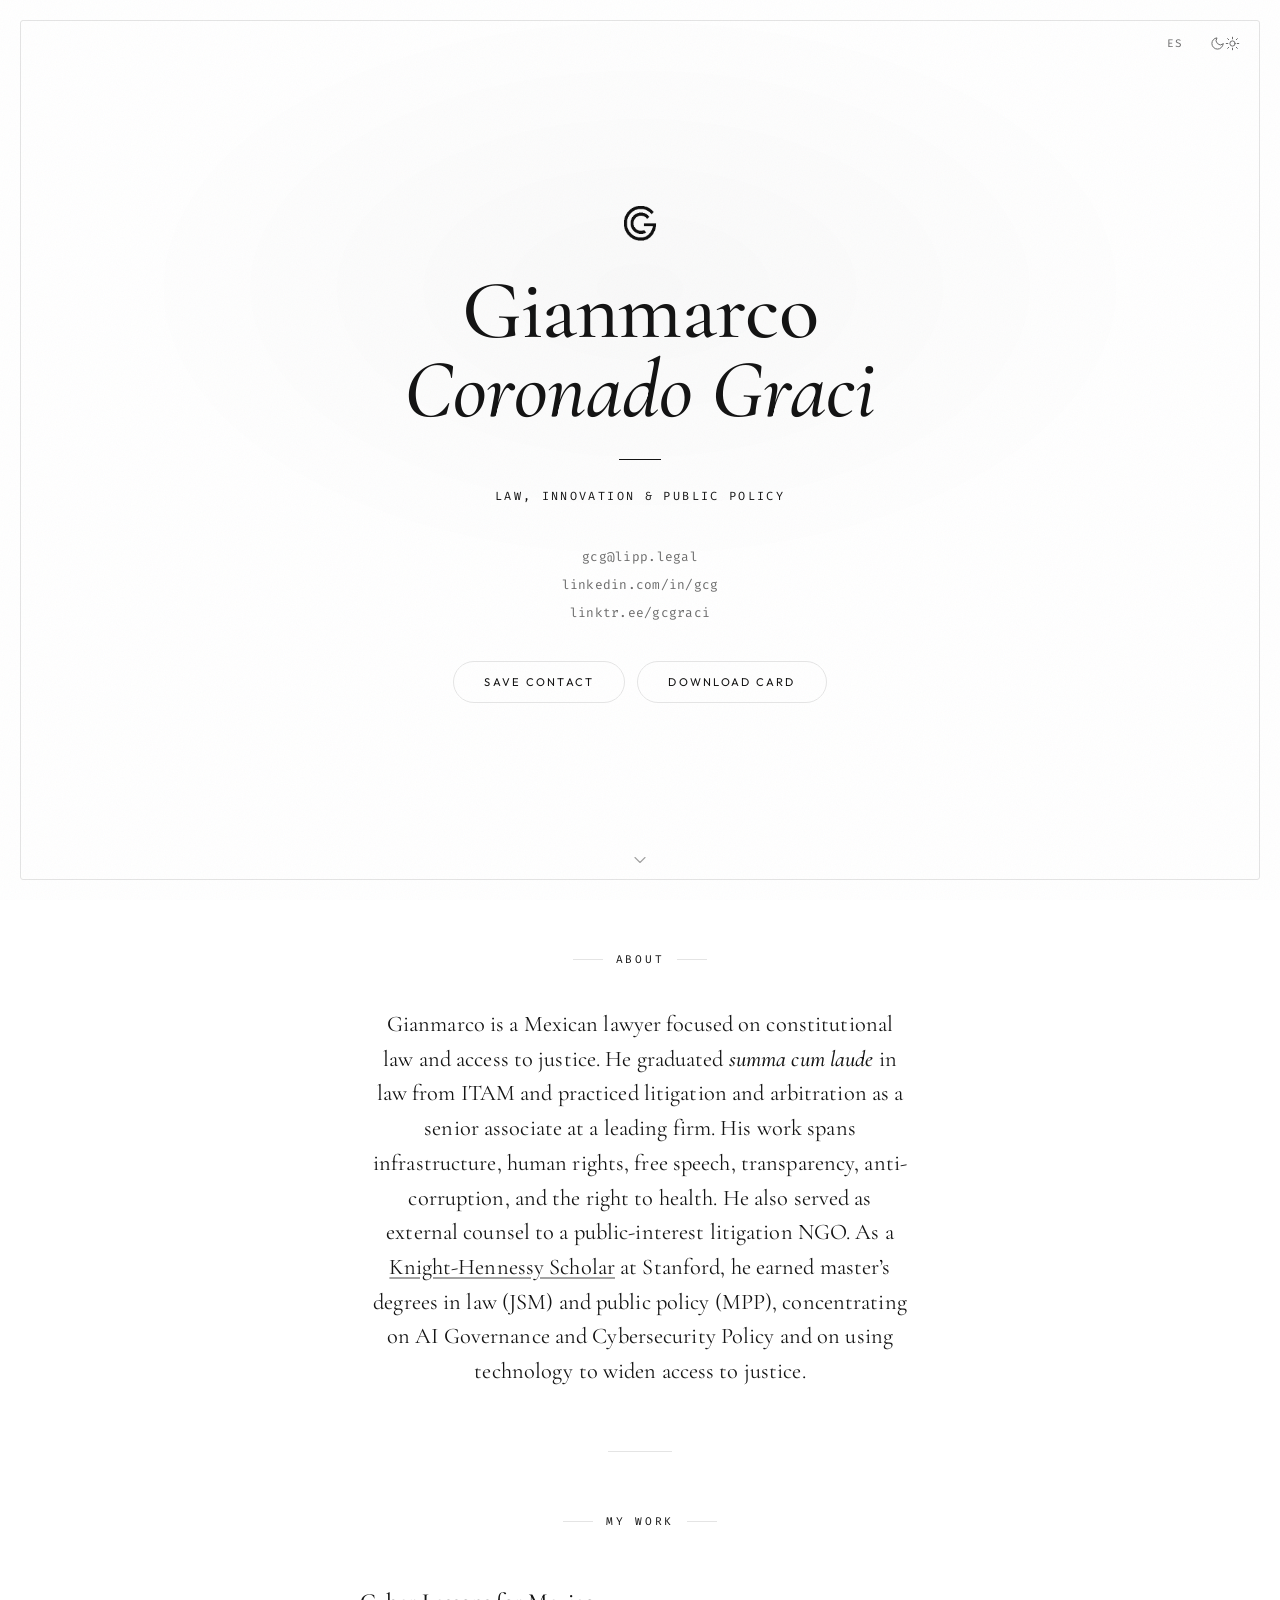
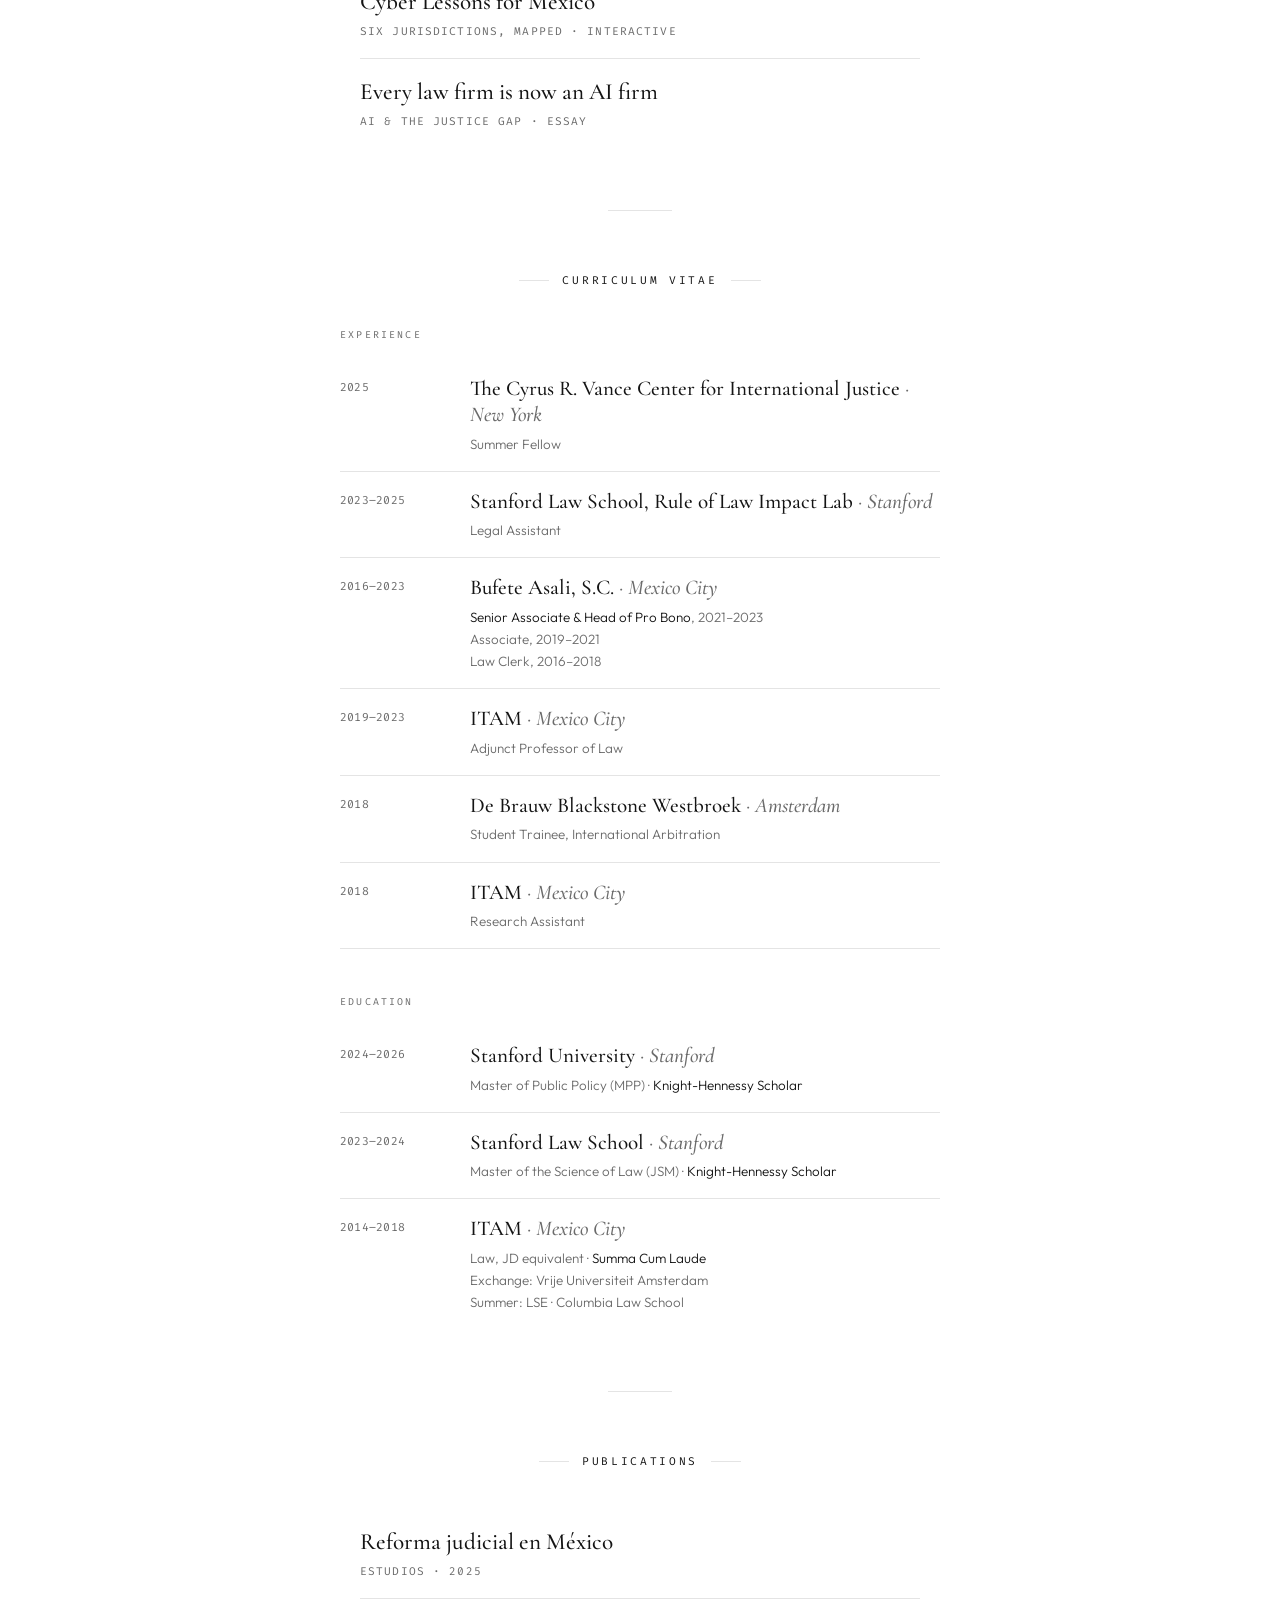
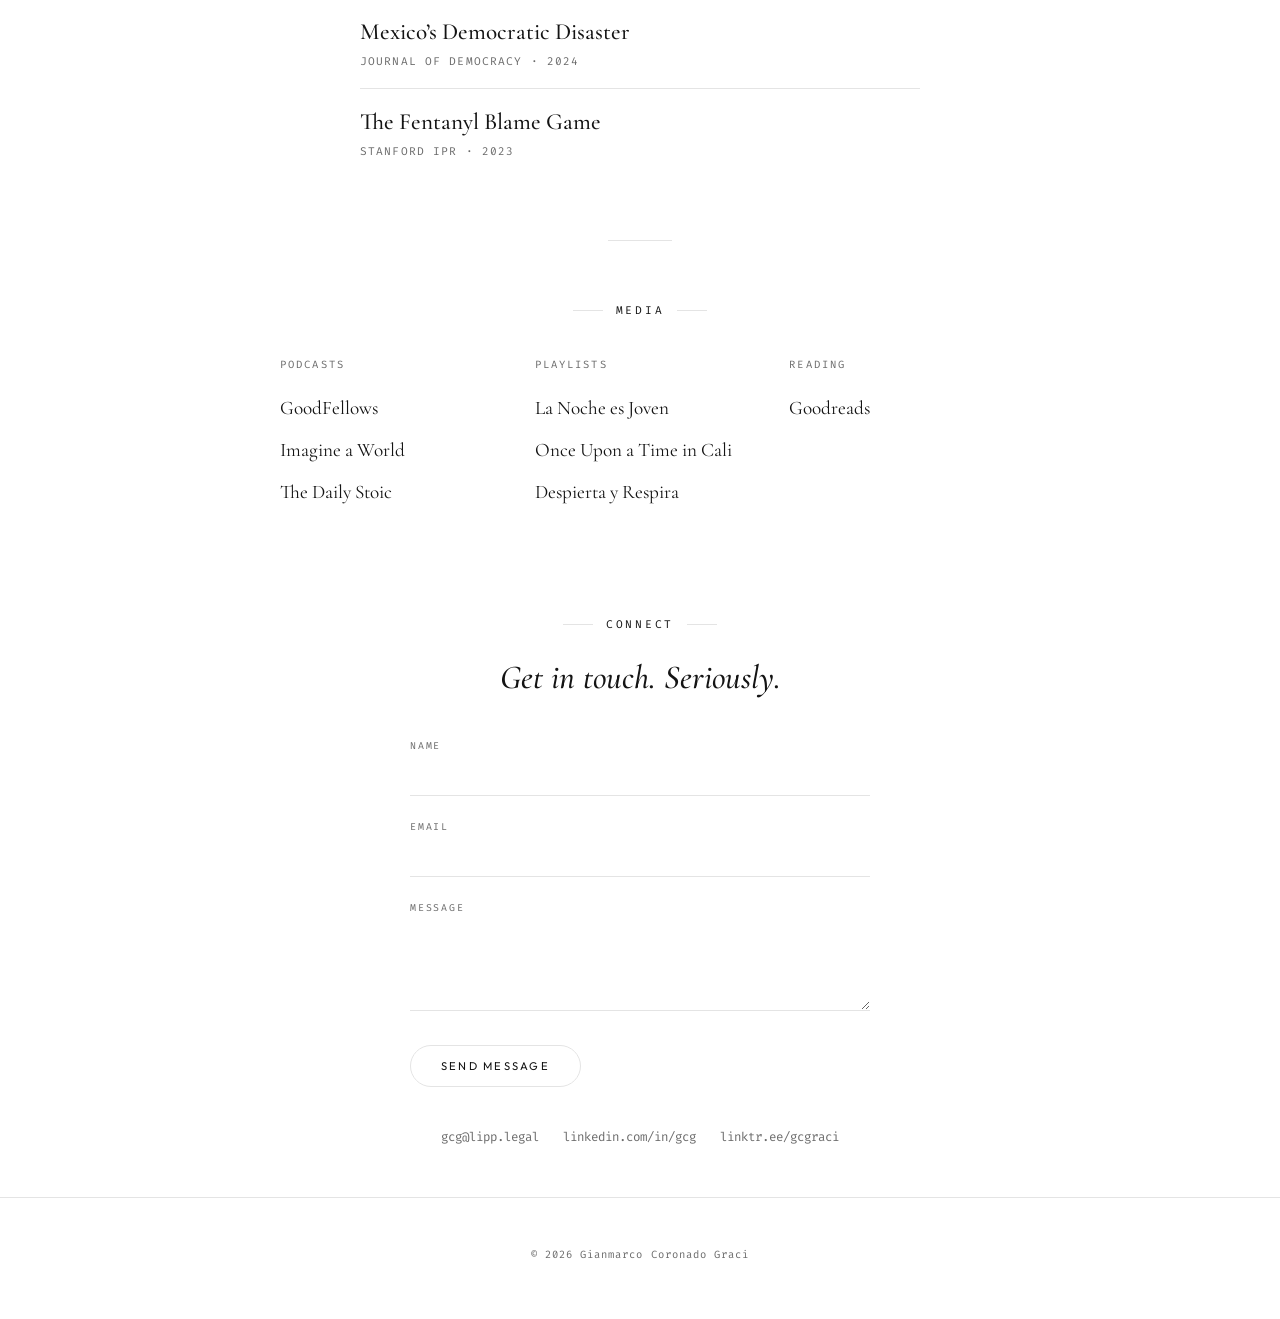
==== index.html @ 753ea98d "Add AI & access-to-justice essay to My work (/ai-justice/) + linked PDF New /ai-justice/ page distil" ====
<!DOCTYPE html>
<html lang="en">
<head>
<meta http-equiv="Content-Security-Policy" content="default-src 'none'; script-src 'unsafe-inline'; style-src 'self' 'unsafe-inline'; font-src 'self'; img-src 'self' data:; connect-src 'none'; frame-src 'none'; object-src 'none'; base-uri 'self'; form-action 'self';">
<meta http-equiv="X-Frame-Options" content="DENY">
<meta name="referrer" content="strict-origin-when-cross-origin">
<meta charset="UTF-8">
<meta name="viewport" content="width=device-width, initial-scale=1.0">
<title>Gianmarco Coronado Graci — Law, Innovation &amp; Public Policy</title>
<meta name="description" content="Mexican lawyer working on cybersecurity law and policy in Mexico and Latin America, grounded in constitutional law and access to justice. Stanford JSM &amp; MPP.">
<link rel="stylesheet" href="fonts.css">
<link rel="icon" href="favicon.ico" sizes="any">
<link rel="icon" type="image/png" href="favicon.png" sizes="64x64">
<link rel="apple-touch-icon" href="[data-uri]">
<meta name="theme-color" media="(prefers-color-scheme: light)" content="#FFFFFF">
<meta name="theme-color" media="(prefers-color-scheme: dark)" content="#0B0B0B">
<meta property="og:type" content="website">
<meta property="og:title" content="Gianmarco Coronado Graci — Law, Innovation &amp; Public Policy">
<meta property="og:description" content="Mexican lawyer working on cybersecurity law and policy across Mexico and Latin America.">
<meta property="og:url" content="https://gianmarco.cloud">
<meta property="og:image" content="https://gianmarco.cloud/og.png">
<meta property="og:image:width" content="1200">
<meta property="og:image:height" content="630">
<meta property="og:image:alt" content="Gianmarco Coronado Graci">
<meta name="twitter:card" content="summary_large_image">
<meta name="twitter:title" content="Gianmarco Coronado Graci — Law, Innovation &amp; Public Policy">
<meta name="twitter:description" content="Mexican lawyer working on cybersecurity law and policy across Mexico and Latin America.">
<meta name="twitter:image" content="https://gianmarco.cloud/og.png">
<link rel="canonical" href="https://www.gianmarco.cloud/">
<!-- TODO once created, add these to the Person "sameAs" array below:
     Google Scholar, SSRN author page, ORCID, ResearchGate. -->
<script type="application/ld+json">
{
  "@context": "https://schema.org",
  "@type": "Person",
  "name": "Gianmarco Coronado Graci",
  "url": "https://www.gianmarco.cloud",
  "image": "https://www.gianmarco.cloud/og.png",
  "jobTitle": "Lawyer",
  "description": "Mexican lawyer working on cybersecurity law and policy in Mexico and Latin America, grounded in constitutional law and access to justice. Stanford JSM & MPP; Knight-Hennessy Scholar.",
  "hasOccupation": {
    "@type": "Occupation",
    "name": "Lawyer",
    "occupationalCategory": "23-1011.00",
    "qualifications": "Master of the Science of Law (JSM), Stanford; Master of Public Policy (MPP), Stanford; Law (summa cum laude), ITAM"
  },
  "homeLocation": {"@type": "Place", "address": {"@type": "PostalAddress", "addressCountry": "MX"}},
  "alumniOf": [
    {
      "@type": "CollegeOrUniversity",
      "name": "Stanford University",
      "department": [
        {"@type": "Organization", "name": "Stanford Law School"},
        {"@type": "Organization", "name": "Stanford Public Policy Program"}
      ]
    },
    {
      "@type": "CollegeOrUniversity",
      "name": "ITAM",
      "address": {"@type": "PostalAddress", "addressLocality": "Mexico City", "addressCountry": "MX"}
    }
  ],
  "affiliation": [
    {"@type": "Organization", "name": "Knight-Hennessy Scholars", "url": "https://knight-hennessy.stanford.edu"},
    {"@type": "Organization", "name": "Stanford Law School, Rule of Law Impact Lab"}
  ],
  "knowsAbout": ["AI Governance", "AI Regulation", "Cybersecurity Policy", "Cybersecurity Law", "Data Protection", "Privacy Law", "Technology Policy", "Digital Rights", "Constitutional Law", "Access to Justice", "Human Rights", "International Arbitration"],
  "subjectOf": [
    {"@type": "Article", "name": "Cybersecurity Law & Policy in Mexico", "url": "https://www.gianmarco.cloud/cyber/"}
  ],
  "sameAs": [
    "https://www.linkedin.com/in/gcg",
    "https://linktr.ee/gcgraci",
    "https://knight-hennessy.stanford.edu/people/gianmarco-coronado-graci"
  ]
}
</script>
<script>(function(){try{if('IntersectionObserver' in window && !matchMedia('(prefers-reduced-motion: reduce)').matches){document.documentElement.classList.add('reveal-on');}}catch(e){}})();</script>
<style>
  :root{
    --bg:#FFFFFF;
    --text:#141414;
    --muted:#6B6B6B;
    --faint:#A3A3A3;
    --accent:#141414;
    --border:#E4E4E4;
    --grain:.04;
    --glow:rgba(0,0,0,.025);
    --mono-filter:none;
    --serif:'Cormorant Garamond',Georgia,serif;
    --sans:'Outfit',-apple-system,sans-serif;
    --mono:'Fira Code',monospace;
    --tt:.5s cubic-bezier(.4,0,.2,1);
  }
  [data-theme="dark"]{
    --bg:#0B0B0B;
    --text:#F4F4F4;
    --muted:#9A9A9A;
    --faint:#5C5C5C;
    --accent:#F4F4F4;
    --border:#262626;
    --grain:.05;
    --glow:rgba(255,255,255,.035);
    --mono-filter:invert(1);
  }
  *{margin:0;padding:0;box-sizing:border-box}
  html{-webkit-font-smoothing:antialiased;text-rendering:optimizeLegibility;scroll-behavior:smooth}
  body{
    background:var(--bg);
    color:var(--text);
    font-family:var(--sans);
    position:relative;
    transition:background var(--tt),color var(--tt);
    overflow-x:hidden;
  }
  body::after{
    content:"";position:fixed;inset:0;pointer-events:none;z-index:0;
    background:radial-gradient(ellipse 58% 46% at 50% 32%,var(--glow),transparent 70%);
    transition:background var(--tt);
  }
  body::before{
    content:"";position:fixed;inset:0;pointer-events:none;z-index:2;
    opacity:var(--grain);transition:opacity var(--tt);
    background-image:url("data:image/svg+xml,%3Csvg xmlns='http://www.w3.org/2000/svg' width='180' height='180'%3E%3Cfilter id='n'%3E%3CfeTurbulence type='fractalNoise' baseFrequency='0.85' numOctaves='3' stitchTiles='stitch'/%3E%3C/filter%3E%3Crect width='100%25' height='100%25' filter='url(%23n)'/%3E%3C/svg%3E");
  }

  /* ── splash / loading ── */
  .splash{
    position:fixed;inset:0;z-index:9999;background:var(--bg);
    display:flex;flex-direction:column;align-items:center;justify-content:center;
    transition:opacity .7s ease,visibility .7s ease;
    animation:splashHide .8s 3.2s forwards;
  }
  .splash.done{opacity:0;visibility:hidden;pointer-events:none}
  @keyframes splashHide{to{opacity:0;visibility:hidden;pointer-events:none}}
  .splash-logo{width:74px;animation:splashIn .9s .15s cubic-bezier(.22,1,.36,1) both}
  .splash-logo img{width:100%;height:auto;display:block;filter:var(--mono-filter,none)}
  .splash-line{
    width:54px;height:1px;background:var(--accent);margin-top:22px;transform-origin:center;
    animation:splashLine .8s .65s cubic-bezier(.22,1,.36,1) both;transition:background var(--tt);
  }
  .splash-name{
    font-family:var(--mono);font-size:11px;letter-spacing:.22em;text-transform:uppercase;
    color:var(--muted);margin-top:14px;animation:fadeIn .6s 1s both
  }
  @keyframes splashIn{from{opacity:0;transform:scale(.72) rotate(-90deg)}to{opacity:1;transform:scale(1) rotate(0)}}
  @keyframes splashLine{from{transform:scaleX(0)}to{transform:scaleX(1)}}

  /* ── calling-card frame ── */
  .frame{
    position:fixed;inset:20px;z-index:1;pointer-events:none;
    border:1px solid var(--border);border-radius:3px;
    transition:border-color var(--tt);
    animation:fadeIn 1.4s var(--tt) .15s both;
  }

  /* ── controls ── */
  .controls{
    position:fixed;top:32px;right:36px;z-index:50;
    display:flex;align-items:center;gap:18px;
    animation:up .8s var(--tt) .95s both;
  }
  .ctl{
    background:none;border:none;cursor:pointer;color:var(--muted);
    font-family:var(--mono);font-size:11px;letter-spacing:.14em;
    padding:4px;line-height:1;display:flex;align-items:center;
    transition:color .35s ease;
  }
  .ctl:hover{color:var(--accent)}
  .ctl svg{width:15px;height:15px;display:block}
  .icon-sun{display:none}
  [data-theme="dark"] .icon-sun{display:block}
  [data-theme="dark"] .icon-moon{display:none}

  /* ── hero ── */
  .hero{
    min-height:100vh;min-height:100dvh;
    display:flex;flex-direction:column;align-items:center;justify-content:center;
    position:relative;padding:96px 28px 92px;
  }
  .card{text-align:center;max-width:540px;position:relative;z-index:3}

  .card-logo{width:46px;margin:0 auto 28px;animation:up .9s var(--tt) .1s both}
  .card-logo img{
    width:100%;height:auto;display:block;filter:var(--mono-filter,none);
    transition:transform .8s cubic-bezier(.22,1,.36,1),filter var(--tt);
  }
  .card-logo:hover img{transform:rotate(360deg)}

  .name{
    font-family:var(--serif);font-weight:500;line-height:.95;letter-spacing:-.01em;
    font-size:clamp(2.7rem,9vw,5.2rem);
    animation:up .9s var(--tt) .22s both;
  }
  .name span{display:block}
  .name .given{font-weight:500}
  .name .sur{font-style:italic;font-weight:500;letter-spacing:0}

  .rule{
    width:42px;height:1px;background:var(--accent);margin:30px auto 26px;
    transform-origin:center;animation:rule .8s var(--tt) .46s both;transition:background var(--tt);
  }
  @keyframes rule{from{transform:scaleX(0)}to{transform:scaleX(1)}}

  .role{
    font-family:var(--mono);font-size:.74rem;letter-spacing:.2em;text-transform:uppercase;
    color:var(--text);animation:up .8s var(--tt) .56s both;
    max-width:380px;margin-left:auto;margin-right:auto;line-height:1.7;
  }

  .contacts{
    margin-top:42px;display:flex;flex-direction:column;gap:11px;align-items:center;
    animation:up .8s var(--tt) .72s both;
  }
  .contacts a{
    font-family:var(--mono);font-size:.8rem;letter-spacing:.02em;color:var(--muted);
    text-decoration:none;position:relative;transition:color .35s ease;
  }
  .contacts a::after{
    content:"";position:absolute;left:0;right:0;bottom:-3px;height:1px;background:var(--accent);
    transform:scaleX(0);transform-origin:left;transition:transform .35s cubic-bezier(.4,0,.2,1);
  }
  .contacts a:hover{color:var(--accent)}
  .contacts a:hover::after{transform:scaleX(1)}

  .save{
    background:none;cursor:pointer;border:1px solid var(--border);border-radius:100px;
    color:var(--text);font-family:var(--sans);font-size:.7rem;font-weight:400;
    letter-spacing:.2em;text-transform:uppercase;padding:13px 30px;
    transition:border-color .4s ease,color .4s ease,letter-spacing .4s ease;
    animation:up .8s var(--tt) .85s both;
  }
  .actions{display:flex;gap:12px;justify-content:center;flex-wrap:wrap;margin-top:40px}
  .save:hover{border-color:var(--accent);color:var(--accent);letter-spacing:.24em}
  .save:active{transform:translateY(1px)}
  .save.saved{border-color:var(--accent);color:var(--accent)}

  .scroll-cue{
    position:absolute;bottom:30px;left:0;right:0;display:flex;justify-content:center;
    color:var(--faint);animation:fadeIn .9s 1.25s both;
  }
  .scroll-cue svg{animation:bob 2.4s ease-in-out infinite}
  @keyframes bob{0%,100%{transform:translateY(0)}50%{transform:translateY(6px)}}

  /* ── sections ── */
  .block{padding:52px 28px;position:relative;z-index:3}
  .fleuron{display:flex;align-items:center;justify-content:center;padding:10px 28px;position:relative;z-index:3}
  .fleuron::before{content:"";height:1px;width:64px;background:var(--border);transition:background var(--tt)}
  .sec-label{
    font-family:var(--mono);font-size:.7rem;letter-spacing:.24em;text-transform:uppercase;
    color:var(--accent);display:flex;align-items:center;justify-content:center;gap:13px;margin-bottom:40px;
  }
  .sec-label::before,.sec-label::after{content:"";height:1px;width:30px;background:var(--border);transition:background var(--tt)}

  .bio{
    max-width:540px;margin:0 auto;text-align:center;
    font-family:var(--serif);font-weight:400;
    font-size:clamp(1.2rem,2.5vw,1.4rem);line-height:1.55;letter-spacing:.005em;
    color:var(--text);transition:color var(--tt);
  }
  .bio a{color:var(--text);text-decoration:underline;text-decoration-color:var(--faint);text-underline-offset:3px;transition:text-decoration-color .35s ease}
  .bio a:hover{text-decoration-color:var(--accent)}

  /* curriculum vitae / timeline */
  .cv{max-width:600px;margin:0 auto}
  .cv-group{font-family:var(--mono);font-size:.62rem;letter-spacing:.22em;text-transform:uppercase;color:var(--muted);margin:0 0 18px;transition:color var(--tt)}
  .cv-group.second{margin-top:46px}
  .cv-row{display:flex;gap:26px;padding:16px 0;border-bottom:1px solid var(--border);transition:border-color var(--tt)}
  .cv-row:last-child{border-bottom:none}
  .cv-year{flex:none;width:104px;font-family:var(--mono);font-size:.72rem;letter-spacing:.02em;color:var(--muted);padding-top:5px;transition:color var(--tt)}
  .cv-body{min-width:0}
  .cv-org{font-family:var(--serif);font-size:1.32rem;font-weight:500;line-height:1.25;color:var(--text);transition:color var(--tt)}
  .cv-place{font-style:italic;font-weight:400;color:var(--muted)}
  .cv-role{font-family:var(--sans);font-weight:300;font-size:.84rem;line-height:1.65;color:var(--muted);margin-top:5px;transition:color var(--tt)}
  .cv-role .hon{color:var(--text)}

  .pubs{max-width:560px;margin:0 auto}
  .pub{
    display:flex;align-items:center;justify-content:space-between;gap:22px;
    padding:19px 0;border-bottom:1px solid var(--border);
    text-decoration:none;color:inherit;transition:border-color var(--tt);
  }
  .pub:last-child{border-bottom:none}
  .pub-body{min-width:0}
  .pub-title{font-family:var(--serif);font-size:1.45rem;font-weight:500;line-height:1.25;display:block;transition:color .35s ease}
  .pub:hover .pub-title{color:var(--accent)}
  .pub-meta{
    font-family:var(--mono);font-size:.7rem;letter-spacing:.1em;text-transform:uppercase;
    color:var(--muted);margin-top:7px;display:block;
  }
  .pub-arrow{flex-shrink:0;color:var(--faint);opacity:0;transform:translateX(-5px);transition:opacity .35s ease,transform .35s ease,color .35s ease}
  .pub-arrow svg{display:block;width:16px;height:16px}
  .pub:hover .pub-arrow{opacity:1;transform:translateX(0);color:var(--accent)}

  .listen{max-width:720px;margin:0 auto;display:grid;grid-template-columns:repeat(3,1fr);gap:44px}
  .col-label{
    font-family:var(--mono);font-size:.66rem;letter-spacing:.2em;text-transform:uppercase;
    color:var(--muted);margin-bottom:16px;
  }
  .media-list a{
    display:block;font-family:var(--serif);font-size:1.2rem;color:var(--text);text-decoration:none;
    padding:9px 0;position:relative;transition:color .35s ease,padding-left .35s ease;
  }
  .media-list a:hover{color:var(--accent);padding-left:9px}

  /* connect / contact form */
  .connect{max-width:460px;margin:0 auto}
  .connect-intro{font-family:var(--serif);font-size:clamp(1.6rem,4vw,2.1rem);font-weight:500;font-style:italic;text-align:center;color:var(--text);max-width:460px;margin:-14px auto 40px;line-height:1.2;transition:color var(--tt)}
  .field{margin-bottom:24px;text-align:left}
  .field label{display:block;font-family:var(--mono);font-size:.62rem;letter-spacing:.18em;text-transform:uppercase;color:var(--muted);margin-bottom:8px;transition:color var(--tt)}
  .field input,.field textarea{width:100%;background:none;border:none;border-bottom:1px solid var(--border);color:var(--text);font-family:var(--sans);font-size:.95rem;font-weight:300;padding:8px 0;transition:border-color .35s ease,color var(--tt)}
  .field input:focus,.field textarea:focus{outline:none;border-bottom-color:var(--accent)}
  .field textarea{resize:vertical;min-height:80px;line-height:1.6}
  .connect .save{margin-top:6px}
  .connect-links{display:flex;gap:24px;justify-content:center;flex-wrap:wrap;margin-top:42px}
  .connect-links a{font-family:var(--mono);font-size:.78rem;color:var(--muted);text-decoration:none;position:relative;transition:color .35s ease}
  .connect-links a::after{content:"";position:absolute;left:0;right:0;bottom:-3px;height:1px;background:var(--accent);transform:scaleX(0);transform-origin:left;transition:transform .35s cubic-bezier(.4,0,.2,1)}
  .connect-links a:hover{color:var(--accent)}
  .connect-links a:hover::after{transform:scaleX(1)}

  /* ── footer ── */
  footer{
    padding:50px 28px 58px;border-top:1px solid var(--border);text-align:center;
    position:relative;z-index:3;transition:border-color var(--tt);
  }
  .foot-copy{font-family:var(--mono);font-size:.66rem;letter-spacing:.1em;color:var(--muted)}

  @keyframes up{from{opacity:0;transform:translateY(11px)}to{opacity:1;transform:translateY(0)}}
  @keyframes fadeIn{from{opacity:0}to{opacity:1}}

  @media (max-width:560px){
    .frame{inset:13px}
    .controls{top:24px;right:24px;gap:15px}
    .hero{padding:84px 22px 78px}
    .block{padding:42px 22px}
    .fleuron::before{width:48px}
    .listen{grid-template-columns:1fr;gap:38px;max-width:340px}
    .cv-row{flex-direction:column;gap:4px;padding:14px 0}
    .cv-year{width:auto;padding-top:0;font-size:.68rem}
    .cv-org{font-size:1.22rem}
    footer{padding:42px 22px 50px}
  }
  @media (prefers-reduced-motion:reduce){
    *{animation-duration:.001ms!important;animation-delay:0ms!important}
    .splash{animation:none;display:none}
  }

  /* sections breathe in (enhancement only; visible without JS) */
  html.reveal-on .reveal{opacity:0;transform:translateY(20px);transition:opacity .85s cubic-bezier(.4,0,.2,1),transform .85s cubic-bezier(.4,0,.2,1)}
  html.reveal-on .reveal.in{opacity:1;transform:none}
  @media (prefers-reduced-motion:reduce){html.reveal-on .reveal{opacity:1;transform:none;transition:none}}

  /* prints as a real calling card */
  @media print{
    @page{size:3.5in 2in;margin:0}
    html,body{background:#fff!important;margin:0;padding:0;width:3.5in;height:2in;overflow:hidden;-webkit-print-color-adjust:exact;print-color-adjust:exact}
    body::before,body::after{display:none!important}
    .splash,.controls,.scroll-cue,.fleuron,.block,footer,.save,.frame{display:none!important}
    .hero{min-height:0!important;height:2in;padding:0!important;display:flex;align-items:center;justify-content:center}
    .card{max-width:none;padding:0}
    .card *{animation:none!important;opacity:1!important;transform:none!important}
    .card-logo{width:.42in;margin:0 auto .05in}
    .card-logo img{filter:none!important}
    .name{font-size:21pt;line-height:1;color:#141414!important}
    .name .sur{font-style:italic}
    .rule{margin:.07in auto .06in;width:.4in;height:1px;background:#111111!important}
    .role{font-size:6.5pt;letter-spacing:.2em;color:#141414!important;margin:0}
    .contacts{margin-top:.07in;gap:2px}
    .contacts a{font-size:6.5pt;color:#3a3a3a!important;text-decoration:none}
    .contacts a::after{display:none!important}
  }
</style>
</head>
<body>

  <div class="splash" id="splash">
    <div class="splash-logo"><img src="[data-uri]" alt="GCG monogram"></div>
    <div class="splash-line"></div>
    <div class="splash-name">Gianmarco Coronado Graci</div>
  </div>

  <div class="frame"></div>

  <div class="controls">
    <button class="ctl langbtn" onclick="toggleLang()" aria-label="Switch language">ES</button>
    <button class="ctl" onclick="toggleTheme()" aria-label="Toggle theme">
      <svg class="icon-moon" viewBox="0 0 24 24" fill="none" stroke="currentColor" stroke-width="1.6" stroke-linecap="round" stroke-linejoin="round"><path d="M21 12.8A9 9 0 1 1 11.2 3a7 7 0 0 0 9.8 9.8z"/></svg>
      <svg class="icon-sun" viewBox="0 0 24 24" fill="none" stroke="currentColor" stroke-width="1.6" stroke-linecap="round" stroke-linejoin="round"><circle cx="12" cy="12" r="4.2"/><path d="M12 2v2.5M12 19.5V22M4.2 4.2l1.8 1.8M18 18l1.8 1.8M2 12h2.5M19.5 12H22M4.2 19.8 6 18M18 6l1.8-1.8"/></svg>
    </button>
  </div>

  <section class="hero">
    <main class="card">
      <div class="card-logo"><img src="[data-uri]" alt="GCG monogram"></div>
      <h1 class="name"><span class="given">Gianmarco</span><span class="sur">Coronado Graci</span></h1>
      <div class="rule"></div>
      <p class="role" data-en="Law, Innovation &amp; Public Policy" data-es="Derecho, Innovaci&oacute;n &amp; Pol&iacute;ticas P&uacute;blicas">Law, Innovation &amp; Public Policy</p>
      <div class="contacts">
        <a href="mailto:gcg@lipp.legal">gcg@lipp.legal</a>
        <a href="https://www.linkedin.com/in/gcg" target="_blank" rel="noopener noreferrer">linkedin.com/in/gcg</a>
        <a href="https://linktr.ee/gcgraci" target="_blank" rel="noopener noreferrer">linktr.ee/gcgraci</a>
      </div>
            <div class="actions">
        <button class="save" onclick="saveContact(this)" data-en="Save contact" data-es="Guardar contacto" data-saved-en="Added &#10003;" data-saved-es="A&ntilde;adido &#10003;">Save contact</button>
        <button class="save alt" onclick="downloadCard()" data-en="Download card" data-es="Descargar tarjeta">Download card</button>
      </div>
    </main>
    <div class="scroll-cue" aria-hidden="true">
      <svg viewBox="0 0 24 24" width="20" height="20" fill="none" stroke="currentColor" stroke-width="1.4" stroke-linecap="round" stroke-linejoin="round"><path d="M6 9l6 6 6-6"/></svg>
    </div>
  </section>

  <section class="block reveal" aria-live="polite">
    <p class="sec-label" data-en="About" data-es="Sobre m&iacute;">About</p>
    <p class="bio" data-en="Gianmarco is a Mexican lawyer focused on constitutional law and access to justice. He graduated &lt;em&gt;summa cum laude&lt;/em&gt; in law from ITAM and practiced litigation and arbitration as a senior associate at a leading firm. His work spans infrastructure, human rights, free speech, transparency, anti-corruption, and the right to health. He also served as external counsel to a public-interest litigation NGO. As a &lt;a href=’https://knight-hennessy.stanford.edu/people/gianmarco-coronado-graci’ target=’_blank’ rel=’noopener noreferrer’&gt;Knight-Hennessy Scholar&lt;/a&gt; at Stanford, he earned master’s degrees in law (JSM) and public policy (MPP), concentrating on AI Governance and Cybersecurity Policy and on using technology to widen access to justice." data-es="Gianmarco es un abogado mexicano centrado en el derecho constitucional y el acceso a la justicia. Se graduó con mención honorífica en derecho por el ITAM y ejerció el litigio y el arbitraje como asociado sénior en un despacho líder. Su trabajo abarca infraestructura, derechos humanos, libertad de expresión, transparencia, anticorrupción y el derecho a la salud. También fungió como abogado externo de una organización de la sociedad civil dedicada al litigio de interés público. Como &lt;a href='https://knight-hennessy.stanford.edu/people/gianmarco-coronado-graci' target='_blank' rel='noopener noreferrer'&gt;becario Knight-Hennessy&lt;/a&gt; en Stanford, obtuvo maestrías en derecho (JSM) y políticas públicas (MPP), con especialización en gobernanza de la inteligencia artificial y política de ciberseguridad, y en el uso de la tecnología para ampliar el acceso a la justicia.">Gianmarco is a Mexican lawyer focused on constitutional law and access to justice. He graduated <em>summa cum laude</em> in law from ITAM and practiced litigation and arbitration as a senior associate at a leading firm. His work spans infrastructure, human rights, free speech, transparency, anti-corruption, and the right to health. He also served as external counsel to a public-interest litigation NGO. As a <a href="https://knight-hennessy.stanford.edu/people/gianmarco-coronado-graci" target="_blank" rel="noopener noreferrer">Knight-Hennessy Scholar</a> at Stanford, he earned master’s degrees in law (JSM) and public policy (MPP), concentrating on AI Governance and Cybersecurity Policy and on using technology to widen access to justice.</p>
  </section>

  <div class="fleuron reveal" aria-hidden="true"></div>

  <section class="block reveal">
    <p class="sec-label" data-en="My work" data-es="Mi trabajo">My work</p>
    <div class="pubs">
      <a class="pub" href="/cyber/">
        <span class="pub-body"><span class="pub-title" data-en="Cyber Lessons for Mexico" data-es="Lecciones cibern&eacute;ticas para M&eacute;xico">Cyber Lessons for Mexico</span><span class="pub-meta" data-en="Six jurisdictions, mapped &middot; interactive" data-es="Seis jurisdicciones &middot; interactivo">Six jurisdictions, mapped &middot; interactive</span></span>
        <span class="pub-arrow"><svg viewBox="0 0 24 24" fill="none" stroke="currentColor" stroke-width="1.8" stroke-linecap="round" stroke-linejoin="round"><path d="M5 12h14M13 6l6 6-6 6"/></svg></span>
      </a>
      <a class="pub" href="/ai-justice/">
        <span class="pub-body"><span class="pub-title" data-en="Every law firm is now an AI firm" data-es="Todo despacho es ya un despacho de IA">Every law firm is now an AI firm</span><span class="pub-meta" data-en="AI &amp; the justice gap &middot; essay" data-es="IA y la brecha de justicia &middot; ensayo">AI &amp; the justice gap &middot; essay</span></span>
        <span class="pub-arrow"><svg viewBox="0 0 24 24" fill="none" stroke="currentColor" stroke-width="1.8" stroke-linecap="round" stroke-linejoin="round"><path d="M5 12h14M13 6l6 6-6 6"/></svg></span>
      </a>
    </div>
  </section>

  <div class="fleuron reveal" aria-hidden="true"></div>

  <section class="block reveal">
    <p class="sec-label" data-en="Curriculum Vitae" data-es="Trayectoria">Curriculum Vitae</p>
    <div class="cv">
      <p class="cv-group" data-en="Experience" data-es="Experiencia">Experience</p>

      <div class="cv-row">
        <div class="cv-year">2025</div>
        <div class="cv-body">
          <div class="cv-org">The Cyrus R. Vance Center for International Justice <span class="cv-place" data-en="&middot; New York" data-es="&middot; Nueva York">&middot; New York</span></div>
          <div class="cv-role" data-en="Summer Fellow" data-es="Becario de verano">Summer Fellow</div>
        </div>
      </div>

      <div class="cv-row">
        <div class="cv-year">2023&ndash;2025</div>
        <div class="cv-body">
          <div class="cv-org">Stanford Law School, Rule of Law Impact Lab <span class="cv-place" data-en="&middot; Stanford" data-es="&middot; Stanford">&middot; Stanford</span></div>
          <div class="cv-role" data-en="Legal Assistant" data-es="Asistente jur&iacute;dico">Legal Assistant</div>
        </div>
      </div>

      <div class="cv-row">
        <div class="cv-year">2016&ndash;2023</div>
        <div class="cv-body">
          <div class="cv-org">Bufete Asali, S.C. <span class="cv-place" data-en="&middot; Mexico City" data-es="&middot; Ciudad de M&eacute;xico">&middot; Mexico City</span></div>
          <div class="cv-role" data-en="&lt;span class='hon'&gt;Senior Associate &amp; Head of Pro Bono&lt;/span&gt;, 2021&ndash;2023&lt;br&gt;Associate, 2019&ndash;2021&lt;br&gt;Law Clerk, 2016&ndash;2018" data-es="&lt;span class='hon'&gt;Asociado s&eacute;nior y director de Pro Bono&lt;/span&gt;, 2021&ndash;2023&lt;br&gt;Asociado, 2019&ndash;2021&lt;br&gt;Pasante, 2016&ndash;2018"><span class="hon">Senior Associate &amp; Head of Pro Bono</span>, 2021&ndash;2023<br>Associate, 2019&ndash;2021<br>Law Clerk, 2016&ndash;2018</div>
        </div>
      </div>

      <div class="cv-row">
        <div class="cv-year">2019&ndash;2023</div>
        <div class="cv-body">
          <div class="cv-org">ITAM <span class="cv-place" data-en="&middot; Mexico City" data-es="&middot; Ciudad de M&eacute;xico">&middot; Mexico City</span></div>
          <div class="cv-role" data-en="Adjunct Professor of Law" data-es="Profesor adjunto de Derecho">Adjunct Professor of Law</div>
        </div>
      </div>

      <div class="cv-row">
        <div class="cv-year">2018</div>
        <div class="cv-body">
          <div class="cv-org">De Brauw Blackstone Westbroek <span class="cv-place" data-en="&middot; Amsterdam" data-es="&middot; &Aacute;msterdam">&middot; Amsterdam</span></div>
          <div class="cv-role" data-en="Student Trainee, International Arbitration" data-es="Pasante, Arbitraje Internacional">Student Trainee, International Arbitration</div>
        </div>
      </div>

      <div class="cv-row">
        <div class="cv-year">2018</div>
        <div class="cv-body">
          <div class="cv-org">ITAM <span class="cv-place" data-en="&middot; Mexico City" data-es="&middot; Ciudad de M&eacute;xico">&middot; Mexico City</span></div>
          <div class="cv-role" data-en="Research Assistant" data-es="Asistente de investigaci&oacute;n">Research Assistant</div>
        </div>
      </div>

      <p class="cv-group second" data-en="Education" data-es="Educaci&oacute;n">Education</p>

      <div class="cv-row">
        <div class="cv-year">2024&ndash;2026</div>
        <div class="cv-body">
          <div class="cv-org">Stanford University <span class="cv-place" data-en="&middot; Stanford" data-es="&middot; Stanford">&middot; Stanford</span></div>
          <div class="cv-role" data-en="Master of Public Policy (MPP) &middot; &lt;span class='hon'&gt;Knight-Hennessy Scholar&lt;/span&gt;" data-es="Maestr&iacute;a en Pol&iacute;ticas P&uacute;blicas (MPP) &middot; &lt;span class='hon'&gt;Knight-Hennessy Scholar&lt;/span&gt;">Master of Public Policy (MPP) &middot; <span class="hon">Knight-Hennessy Scholar</span></div>
        </div>
      </div>

      <div class="cv-row">
        <div class="cv-year">2023&ndash;2024</div>
        <div class="cv-body">
          <div class="cv-org">Stanford Law School <span class="cv-place" data-en="&middot; Stanford" data-es="&middot; Stanford">&middot; Stanford</span></div>
          <div class="cv-role" data-en="Master of the Science of Law (JSM) &middot; &lt;span class='hon'&gt;Knight-Hennessy Scholar&lt;/span&gt;" data-es="Maestr&iacute;a en Ciencia del Derecho (JSM) &middot; &lt;span class='hon'&gt;Knight-Hennessy Scholar&lt;/span&gt;">Master of the Science of Law (JSM) &middot; <span class="hon">Knight-Hennessy Scholar</span></div>
        </div>
      </div>

      <div class="cv-row">
        <div class="cv-year">2014&ndash;2018</div>
        <div class="cv-body">
          <div class="cv-org">ITAM <span class="cv-place" data-en="&middot; Mexico City" data-es="&middot; Ciudad de M&eacute;xico">&middot; Mexico City</span></div>
          <div class="cv-role" data-en="Law, JD equivalent &middot; &lt;span class='hon'&gt;Summa Cum Laude&lt;/span&gt;&lt;br&gt;Exchange: Vrije Universiteit Amsterdam&lt;br&gt;Summer: LSE &middot; Columbia Law School" data-es="Derecho, equivalente a JD &middot; &lt;span class='hon'&gt;Summa Cum Laude&lt;/span&gt;&lt;br&gt;Intercambio: Vrije Universiteit Amsterdam&lt;br&gt;Verano: LSE &middot; Columbia Law School">Law, JD equivalent &middot; <span class="hon">Summa Cum Laude</span><br>Exchange: Vrije Universiteit Amsterdam<br>Summer: LSE &middot; Columbia Law School</div>
        </div>
      </div>
    </div>
  </section>

  <div class="fleuron reveal" aria-hidden="true"></div>

  <section class="block reveal">
    <p class="sec-label" data-en="Publications" data-es="Publicaciones">Publications</p>
    <div class="pubs">
      <a class="pub" href="https://philpapers.org/rec/GARRJE" target="_blank" rel="noopener noreferrer">
        <span class="pub-body"><span class="pub-title">Reforma judicial en M&eacute;xico</span><span class="pub-meta">Estudios &middot; 2025</span></span>
        <span class="pub-arrow"><svg viewBox="0 0 24 24" fill="none" stroke="currentColor" stroke-width="1.8" stroke-linecap="round" stroke-linejoin="round"><path d="M7 17L17 7"/><path d="M8 7h9v9"/></svg></span>
      </a>
      <a class="pub" href="https://www.journalofdemocracy.org/online-exclusive/mexicos-democratic-disaster/" target="_blank" rel="noopener noreferrer">
        <span class="pub-body"><span class="pub-title">Mexico&rsquo;s Democratic Disaster</span><span class="pub-meta">Journal of Democracy &middot; 2024</span></span>
        <span class="pub-arrow"><svg viewBox="0 0 24 24" fill="none" stroke="currentColor" stroke-width="1.8" stroke-linecap="round" stroke-linejoin="round"><path d="M7 17L17 7"/><path d="M8 7h9v9"/></svg></span>
      </a>
      <a class="pub" href="https://fsi.stanford.edu/sipr/fentanyl-blame-game" target="_blank" rel="noopener noreferrer">
        <span class="pub-body"><span class="pub-title">The Fentanyl Blame Game</span><span class="pub-meta">Stanford IPR &middot; 2023</span></span>
        <span class="pub-arrow"><svg viewBox="0 0 24 24" fill="none" stroke="currentColor" stroke-width="1.8" stroke-linecap="round" stroke-linejoin="round"><path d="M7 17L17 7"/><path d="M8 7h9v9"/></svg></span>
      </a>
    </div>
  </section>

  <div class="fleuron reveal" aria-hidden="true"></div>

  <section class="block reveal">
    <p class="sec-label" data-en="Media" data-es="Medios">Media</p>
    <div class="listen">
      <div class="col">
        <p class="col-label" data-en="Podcasts" data-es="Podcasts">Podcasts</p>
        <div class="media-list">
          <a href="https://www.hoover.org/goodfellows" target="_blank" rel="noopener noreferrer">GoodFellows</a>
          <a href="https://knight-hennessy.stanford.edu/podcasts/imagine-a-world" target="_blank" rel="noopener noreferrer">Imagine a World</a>
          <a href="https://dailystoic.com/podcast/" target="_blank" rel="noopener noreferrer">The Daily Stoic</a>
        </div>
      </div>
      <div class="col">
        <p class="col-label" data-en="Playlists" data-es="Listas">Playlists</p>
        <div class="media-list">
          <a href="https://open.spotify.com/playlist/3TshJneB4EucG7cwZ5yI44" target="_blank" rel="noopener noreferrer">La Noche es Joven</a>
          <a href="https://open.spotify.com/playlist/13NHTahtSIpWFDS5SrXjgV" target="_blank" rel="noopener noreferrer">Once Upon a Time in Cali</a>
          <a href="https://open.spotify.com/playlist/6l7YmjKwKOkNRDtUw3OjXx" target="_blank" rel="noopener noreferrer">Despierta y Respira</a>
        </div>
      </div>
      <div class="col">
        <p class="col-label" data-en="Reading" data-es="Lecturas">Reading</p>
        <div class="media-list">
          <a href="https://www.goodreads.com/user/show/199316933" target="_blank" rel="noopener noreferrer">Goodreads</a>
        </div>
      </div>
    </div>
  </section>

  <section class="block reveal">
    <p class="sec-label" data-en="Connect" data-es="Contacto">Connect</p>
    <p class="connect-intro" data-en="Get in touch. Seriously." data-es="Escr&iacute;beme. En serio.">Get in touch. Seriously.</p>
    <form class="connect" onsubmit="return sendMessage(event)">
      <div class="field">
        <label for="cf-name" data-en="Name" data-es="Nombre">Name</label>
        <input id="cf-name" name="name" type="text" autocomplete="name">
      </div>
      <div class="field">
        <label for="cf-email" data-en="Email" data-es="Correo">Email</label>
        <input id="cf-email" name="email" type="email" autocomplete="email">
      </div>
      <div class="field">
        <label for="cf-message" data-en="Message" data-es="Mensaje">Message</label>
        <textarea id="cf-message" name="message" rows="3"></textarea>
      </div>
      <button type="submit" class="save" data-en="Send message" data-es="Enviar mensaje">Send message</button>
    </form>
    <div class="connect-links">
      <a href="mailto:gcg@lipp.legal">gcg@lipp.legal</a>
      <a href="https://www.linkedin.com/in/gcg" target="_blank" rel="noopener noreferrer">linkedin.com/in/gcg</a>
      <a href="https://linktr.ee/gcgraci" target="_blank" rel="noopener noreferrer">linktr.ee/gcgraci</a>
    </div>
  </section>

  <footer class="reveal">
    <p class="foot-copy">&copy; <span id="yr">2026</span> Gianmarco Coronado Graci</p>
  </footer>

<script>
  // theme — follow system preference, allow manual flip
  (function(){
    var dark = window.matchMedia && window.matchMedia('(prefers-color-scheme: dark)').matches;
    document.documentElement.dataset.theme = dark ? 'dark' : 'light';
  })();
  function toggleTheme(){
    var r = document.documentElement;
    r.dataset.theme = r.dataset.theme === 'dark' ? 'light' : 'dark';
  }

  // language — swap translatable strings in place
  var lang = 'en';
  function toggleLang(){
    lang = lang === 'en' ? 'es' : 'en';
    document.querySelectorAll('[data-en]').forEach(function(el){
      var val = el.getAttribute('data-' + lang);
      // cv-role and bio strings carry inline markup (<em>, <span>, <br>); render as HTML. Everything else is plain text.
      if(el.classList.contains('cv-role') || el.classList.contains('bio')) el.innerHTML = val;
      else el.textContent = val;
    });
    document.querySelector('.langbtn').textContent = lang === 'en' ? 'ES' : 'EN';
    document.documentElement.lang = lang;
  }

  // vCard — drop a contact onto the device
  function saveContact(btn){
    var vcard = [
      'BEGIN:VCARD','VERSION:3.0',
      'N:Coronado Graci;Gianmarco;;;','FN:Gianmarco Coronado Graci',
      'TITLE:Law, Innovation & Public Policy','EMAIL;TYPE=INTERNET:gcg@lipp.legal',
      'URL:https://gianmarco.cloud','URL:https://linktr.ee/gcgraci','END:VCARD'
    ].join('\r\n');
    try{
      var blob = new Blob([vcard], {type:'text/vcard;charset=utf-8'});
      var url = URL.createObjectURL(blob);
      var a = document.createElement('a');
      a.href = url; a.download = 'Gianmarco Coronado Graci.vcf';
      document.body.appendChild(a); a.click(); a.remove();
      setTimeout(function(){ URL.revokeObjectURL(url); }, 1000);
    }catch(e){
      window.location.href = 'data:text/vcard;charset=utf-8,' + encodeURIComponent(vcard);
    }
    btn.classList.add('saved');
    btn.textContent = btn.getAttribute('data-saved-' + lang);
    setTimeout(function(){
      btn.classList.remove('saved');
      btn.textContent = btn.getAttribute('data-' + lang);
    }, 2200);
  }

  // splash — reliable dismiss + scroll lock, with no-JS safe fallback
  (function(){
    var html = document.documentElement;
    html.style.overflow = 'hidden';
    function reveal(){
      var s = document.getElementById('splash');
      if(s) s.classList.add('done');
      html.style.overflow = '';
    }
    window.addEventListener('load', function(){ setTimeout(reveal, 1900); });
    setTimeout(reveal, 2600);
  })();

  // sections breathe in as they enter view
  (function(){
    if(!document.documentElement.classList.contains('reveal-on')) return;
    var io = new IntersectionObserver(function(entries){
      entries.forEach(function(e){ if(e.isIntersecting){ e.target.classList.add('in'); io.unobserve(e.target); } });
    }, {threshold:0.12, rootMargin:'0px 0px -7% 0px'});
    document.querySelectorAll('.reveal').forEach(function(el){ io.observe(el); });
    setTimeout(function(){ document.querySelectorAll('.reveal:not(.in)').forEach(function(el){ el.classList.add('in'); }); }, 4000);
  })();

  // contact form -> opens the visitor's mail client (swap to a POST action for in-page submit)
  (function(){ var y=document.getElementById('yr'); if(y) y.textContent=new Date().getFullYear(); })();
  function sendMessage(e){
    e.preventDefault();
    var n=(document.getElementById('cf-name').value||'').trim();
    var em=(document.getElementById('cf-email').value||'').trim();
    var ms=(document.getElementById('cf-message').value||'').trim();
    var subject='Message from gianmarco.cloud'+(n?(' - '+n):'');
    var body=ms;
    if(n||em){ body+='\n\n- '+n+(em?(' <'+em+'>'):''); }
    window.location.href='mailto:gcg@lipp.legal?subject='+encodeURIComponent(subject)+'&body='+encodeURIComponent(body);
    return false;
  }

  // download the calling card as an image
  function downloadCard(){
    var uri = "[data-uri]";
    var a=document.createElement('a'); a.href=uri; a.download='Gianmarco Coronado Graci card.png';
    document.body.appendChild(a); a.click(); a.remove();
  }
</script>
</body>
</html>
---- fonts.css ----
/* Self-hosted Google Fonts — eliminates GDPR concern of loading from Google servers */

/* Cormorant Garamond — italic 500 */
/* latin-ext */
@font-face {
  font-family: 'Cormorant Garamond';
  font-style: italic;
  font-weight: 500;
  font-display: swap;
  src: url(fonts/cormorant-garamond-italic-500-latin-ext.woff2) format('woff2');
  unicode-range: U+0100-02BA, U+02BD-02C5, U+02C7-02CC, U+02CE-02D7, U+02DD-02FF, U+0304, U+0308, U+0329, U+1D00-1DBF, U+1E00-1E9F, U+1EF2-1EFF, U+2020, U+20A0-20AB, U+20AD-20C0, U+2113, U+2C60-2C7F, U+A720-A7FF;
}
/* latin */
@font-face {
  font-family: 'Cormorant Garamond';
  font-style: italic;
  font-weight: 500;
  font-display: swap;
  src: url(fonts/cormorant-garamond-italic-500-latin.woff2) format('woff2');
  unicode-range: U+0000-00FF, U+0131, U+0152-0153, U+02BB-02BC, U+02C6, U+02DA, U+02DC, U+0304, U+0308, U+0329, U+2000-206F, U+20AC, U+2122, U+2191, U+2193, U+2212, U+2215, U+FEFF, U+FFFD;
}

/* Cormorant Garamond — normal 400 */
/* latin-ext */
@font-face {
  font-family: 'Cormorant Garamond';
  font-style: normal;
  font-weight: 400;
  font-display: swap;
  src: url(fonts/cormorant-garamond-normal-400-latin-ext.woff2) format('woff2');
  unicode-range: U+0100-02BA, U+02BD-02C5, U+02C7-02CC, U+02CE-02D7, U+02DD-02FF, U+0304, U+0308, U+0329, U+1D00-1DBF, U+1E00-1E9F, U+1EF2-1EFF, U+2020, U+20A0-20AB, U+20AD-20C0, U+2113, U+2C60-2C7F, U+A720-A7FF;
}
/* latin */
@font-face {
  font-family: 'Cormorant Garamond';
  font-style: normal;
  font-weight: 400;
  font-display: swap;
  src: url(fonts/cormorant-garamond-normal-400-latin.woff2) format('woff2');
  unicode-range: U+0000-00FF, U+0131, U+0152-0153, U+02BB-02BC, U+02C6, U+02DA, U+02DC, U+0304, U+0308, U+0329, U+2000-206F, U+20AC, U+2122, U+2191, U+2193, U+2212, U+2215, U+FEFF, U+FFFD;
}

/* Cormorant Garamond — normal 500 */
/* latin-ext */
@font-face {
  font-family: 'Cormorant Garamond';
  font-style: normal;
  font-weight: 500;
  font-display: swap;
  src: url(fonts/cormorant-garamond-normal-500-latin-ext.woff2) format('woff2');
  unicode-range: U+0100-02BA, U+02BD-02C5, U+02C7-02CC, U+02CE-02D7, U+02DD-02FF, U+0304, U+0308, U+0329, U+1D00-1DBF, U+1E00-1E9F, U+1EF2-1EFF, U+2020, U+20A0-20AB, U+20AD-20C0, U+2113, U+2C60-2C7F, U+A720-A7FF;
}
/* latin */
@font-face {
  font-family: 'Cormorant Garamond';
  font-style: normal;
  font-weight: 500;
  font-display: swap;
  src: url(fonts/cormorant-garamond-normal-500-latin.woff2) format('woff2');
  unicode-range: U+0000-00FF, U+0131, U+0152-0153, U+02BB-02BC, U+02C6, U+02DA, U+02DC, U+0304, U+0308, U+0329, U+2000-206F, U+20AC, U+2122, U+2191, U+2193, U+2212, U+2215, U+FEFF, U+FFFD;
}

/* Cormorant Garamond — normal 600 */
/* latin-ext */
@font-face {
  font-family: 'Cormorant Garamond';
  font-style: normal;
  font-weight: 600;
  font-display: swap;
  src: url(fonts/cormorant-garamond-normal-600-latin-ext.woff2) format('woff2');
  unicode-range: U+0100-02BA, U+02BD-02C5, U+02C7-02CC, U+02CE-02D7, U+02DD-02FF, U+0304, U+0308, U+0329, U+1D00-1DBF, U+1E00-1E9F, U+1EF2-1EFF, U+2020, U+20A0-20AB, U+20AD-20C0, U+2113, U+2C60-2C7F, U+A720-A7FF;
}
/* latin */
@font-face {
  font-family: 'Cormorant Garamond';
  font-style: normal;
  font-weight: 600;
  font-display: swap;
  src: url(fonts/cormorant-garamond-normal-600-latin.woff2) format('woff2');
  unicode-range: U+0000-00FF, U+0131, U+0152-0153, U+02BB-02BC, U+02C6, U+02DA, U+02DC, U+0304, U+0308, U+0329, U+2000-206F, U+20AC, U+2122, U+2191, U+2193, U+2212, U+2215, U+FEFF, U+FFFD;
}

/* Fira Code — normal 400 */
/* latin-ext */
@font-face {
  font-family: 'Fira Code';
  font-style: normal;
  font-weight: 400;
  font-display: swap;
  src: url(fonts/fira-code-400-latin-ext.woff2) format('woff2');
  unicode-range: U+0100-02BA, U+02BD-02C5, U+02C7-02CC, U+02CE-02D7, U+02DD-02FF, U+0304, U+0308, U+0329, U+1D00-1DBF, U+1E00-1E9F, U+1EF2-1EFF, U+2020, U+20A0-20AB, U+20AD-20C0, U+2113, U+2C60-2C7F, U+A720-A7FF;
}
/* latin */
@font-face {
  font-family: 'Fira Code';
  font-style: normal;
  font-weight: 400;
  font-display: swap;
  src: url(fonts/fira-code-400-latin.woff2) format('woff2');
  unicode-range: U+0000-00FF, U+0131, U+0152-0153, U+02BB-02BC, U+02C6, U+02DA, U+02DC, U+0304, U+0308, U+0329, U+2000-206F, U+20AC, U+2122, U+2191, U+2193, U+2212, U+2215, U+FEFF, U+FFFD;
}

/* Fira Code — normal 500 */
/* latin-ext */
@font-face {
  font-family: 'Fira Code';
  font-style: normal;
  font-weight: 500;
  font-display: swap;
  src: url(fonts/fira-code-500-latin-ext.woff2) format('woff2');
  unicode-range: U+0100-02BA, U+02BD-02C5, U+02C7-02CC, U+02CE-02D7, U+02DD-02FF, U+0304, U+0308, U+0329, U+1D00-1DBF, U+1E00-1E9F, U+1EF2-1EFF, U+2020, U+20A0-20AB, U+20AD-20C0, U+2113, U+2C60-2C7F, U+A720-A7FF;
}
/* latin */
@font-face {
  font-family: 'Fira Code';
  font-style: normal;
  font-weight: 500;
  font-display: swap;
  src: url(fonts/fira-code-500-latin.woff2) format('woff2');
  unicode-range: U+0000-00FF, U+0131, U+0152-0153, U+02BB-02BC, U+02C6, U+02DA, U+02DC, U+0304, U+0308, U+0329, U+2000-206F, U+20AC, U+2122, U+2191, U+2193, U+2212, U+2215, U+FEFF, U+FFFD;
}

/* Outfit — normal 300 */
/* latin-ext */
@font-face {
  font-family: 'Outfit';
  font-style: normal;
  font-weight: 300;
  font-display: swap;
  src: url(fonts/outfit-300-latin-ext.woff2) format('woff2');
  unicode-range: U+0100-02BA, U+02BD-02C5, U+02C7-02CC, U+02CE-02D7, U+02DD-02FF, U+0304, U+0308, U+0329, U+1D00-1DBF, U+1E00-1E9F, U+1EF2-1EFF, U+2020, U+20A0-20AB, U+20AD-20C0, U+2113, U+2C60-2C7F, U+A720-A7FF;
}
/* latin */
@font-face {
  font-family: 'Outfit';
  font-style: normal;
  font-weight: 300;
  font-display: swap;
  src: url(fonts/outfit-300-latin.woff2) format('woff2');
  unicode-range: U+0000-00FF, U+0131, U+0152-0153, U+02BB-02BC, U+02C6, U+02DA, U+02DC, U+0304, U+0308, U+0329, U+2000-206F, U+20AC, U+2122, U+2191, U+2193, U+2212, U+2215, U+FEFF, U+FFFD;
}

/* Outfit — normal 400 */
/* latin-ext */
@font-face {
  font-family: 'Outfit';
  font-style: normal;
  font-weight: 400;
  font-display: swap;
  src: url(fonts/outfit-400-latin-ext.woff2) format('woff2');
  unicode-range: U+0100-02BA, U+02BD-02C5, U+02C7-02CC, U+02CE-02D7, U+02DD-02FF, U+0304, U+0308, U+0329, U+1D00-1DBF, U+1E00-1E9F, U+1EF2-1EFF, U+2020, U+20A0-20AB, U+20AD-20C0, U+2113, U+2C60-2C7F, U+A720-A7FF;
}
/* latin */
@font-face {
  font-family: 'Outfit';
  font-style: normal;
  font-weight: 400;
  font-display: swap;
  src: url(fonts/outfit-400-latin.woff2) format('woff2');
  unicode-range: U+0000-00FF, U+0131, U+0152-0153, U+02BB-02BC, U+02C6, U+02DA, U+02DC, U+0304, U+0308, U+0329, U+2000-206F, U+20AC, U+2122, U+2191, U+2193, U+2212, U+2215, U+FEFF, U+FFFD;
}

/* Outfit — normal 500 */
/* latin-ext */
@font-face {
  font-family: 'Outfit';
  font-style: normal;
  font-weight: 500;
  font-display: swap;
  src: url(fonts/outfit-500-latin-ext.woff2) format('woff2');
  unicode-range: U+0100-02BA, U+02BD-02C5, U+02C7-02CC, U+02CE-02D7, U+02DD-02FF, U+0304, U+0308, U+0329, U+1D00-1DBF, U+1E00-1E9F, U+1EF2-1EFF, U+2020, U+20A0-20AB, U+20AD-20C0, U+2113, U+2C60-2C7F, U+A720-A7FF;
}
/* latin */
@font-face {
  font-family: 'Outfit';
  font-style: normal;
  font-weight: 500;
  font-display: swap;
  src: url(fonts/outfit-500-latin.woff2) format('woff2');
  unicode-range: U+0000-00FF, U+0131, U+0152-0153, U+02BB-02BC, U+02C6, U+02DA, U+02DC, U+0304, U+0308, U+0329, U+2000-206F, U+20AC, U+2122, U+2191, U+2193, U+2212, U+2215, U+FEFF, U+FFFD;
}
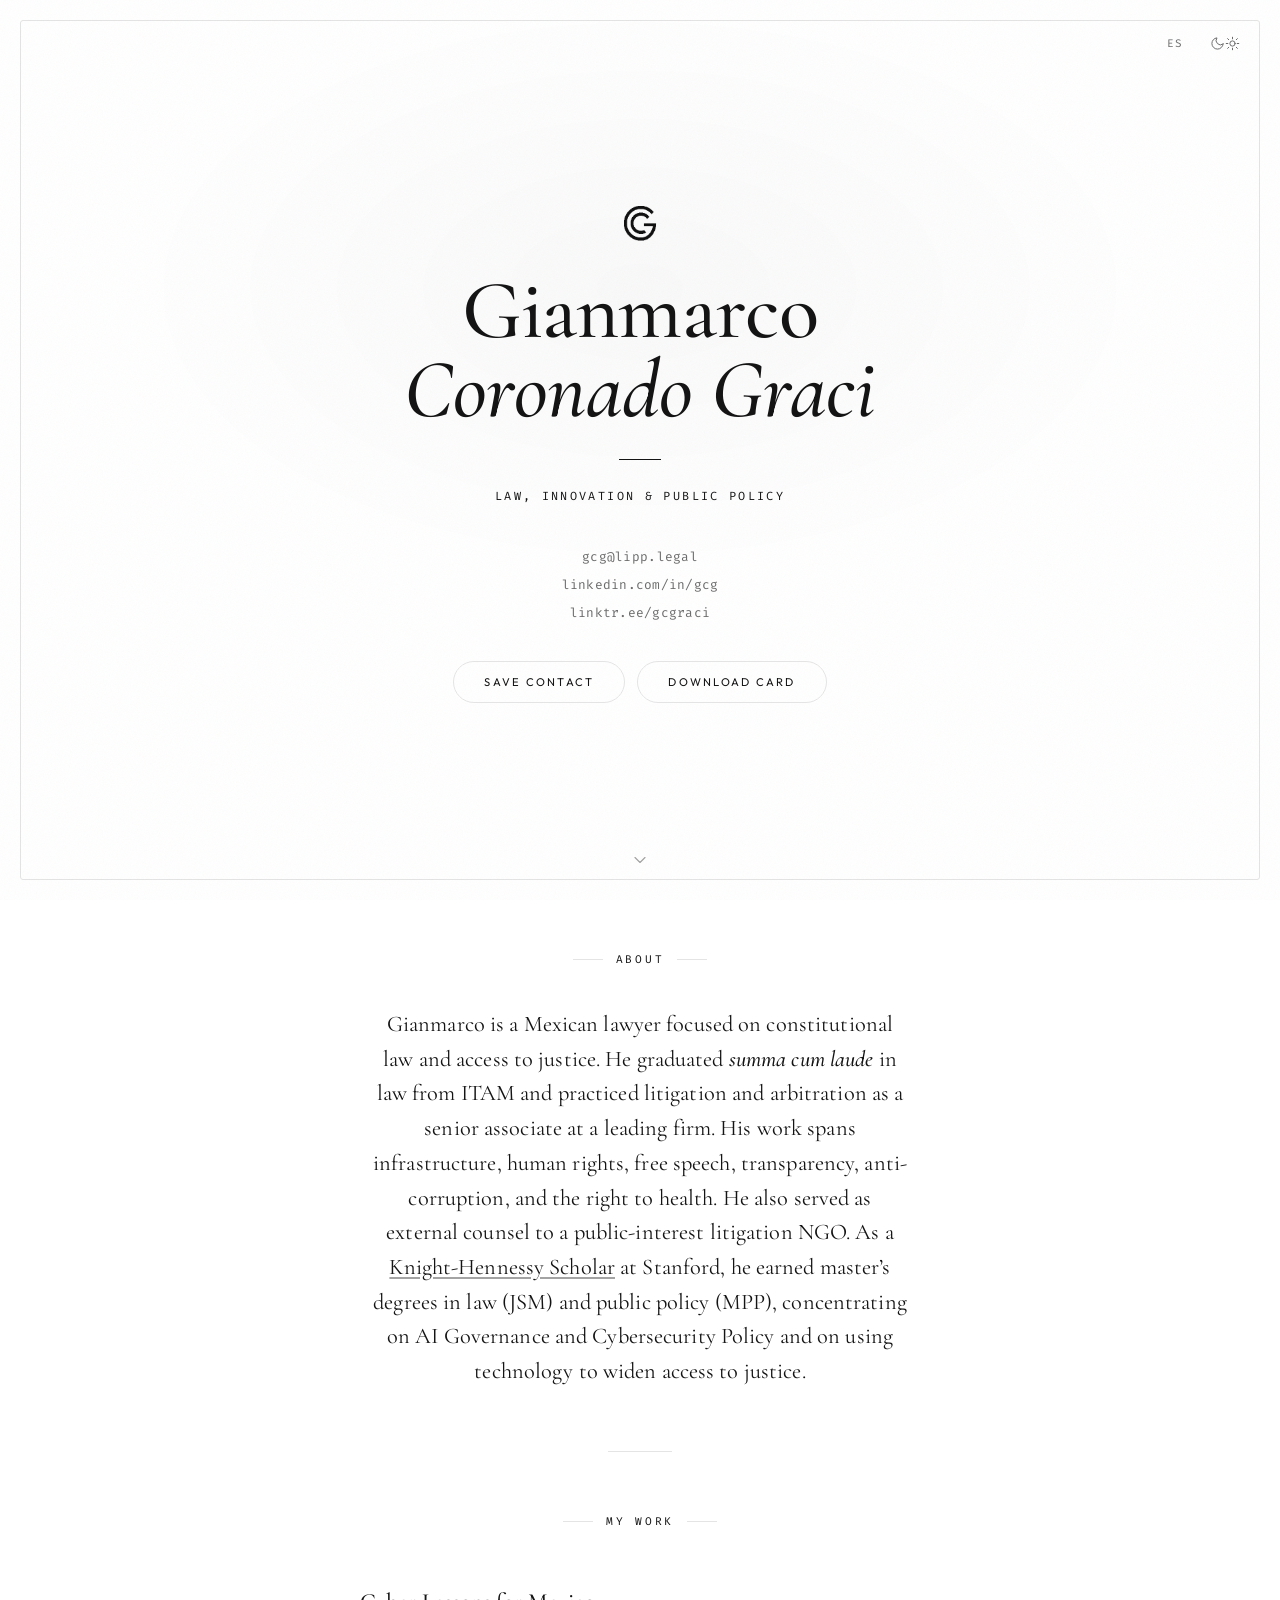
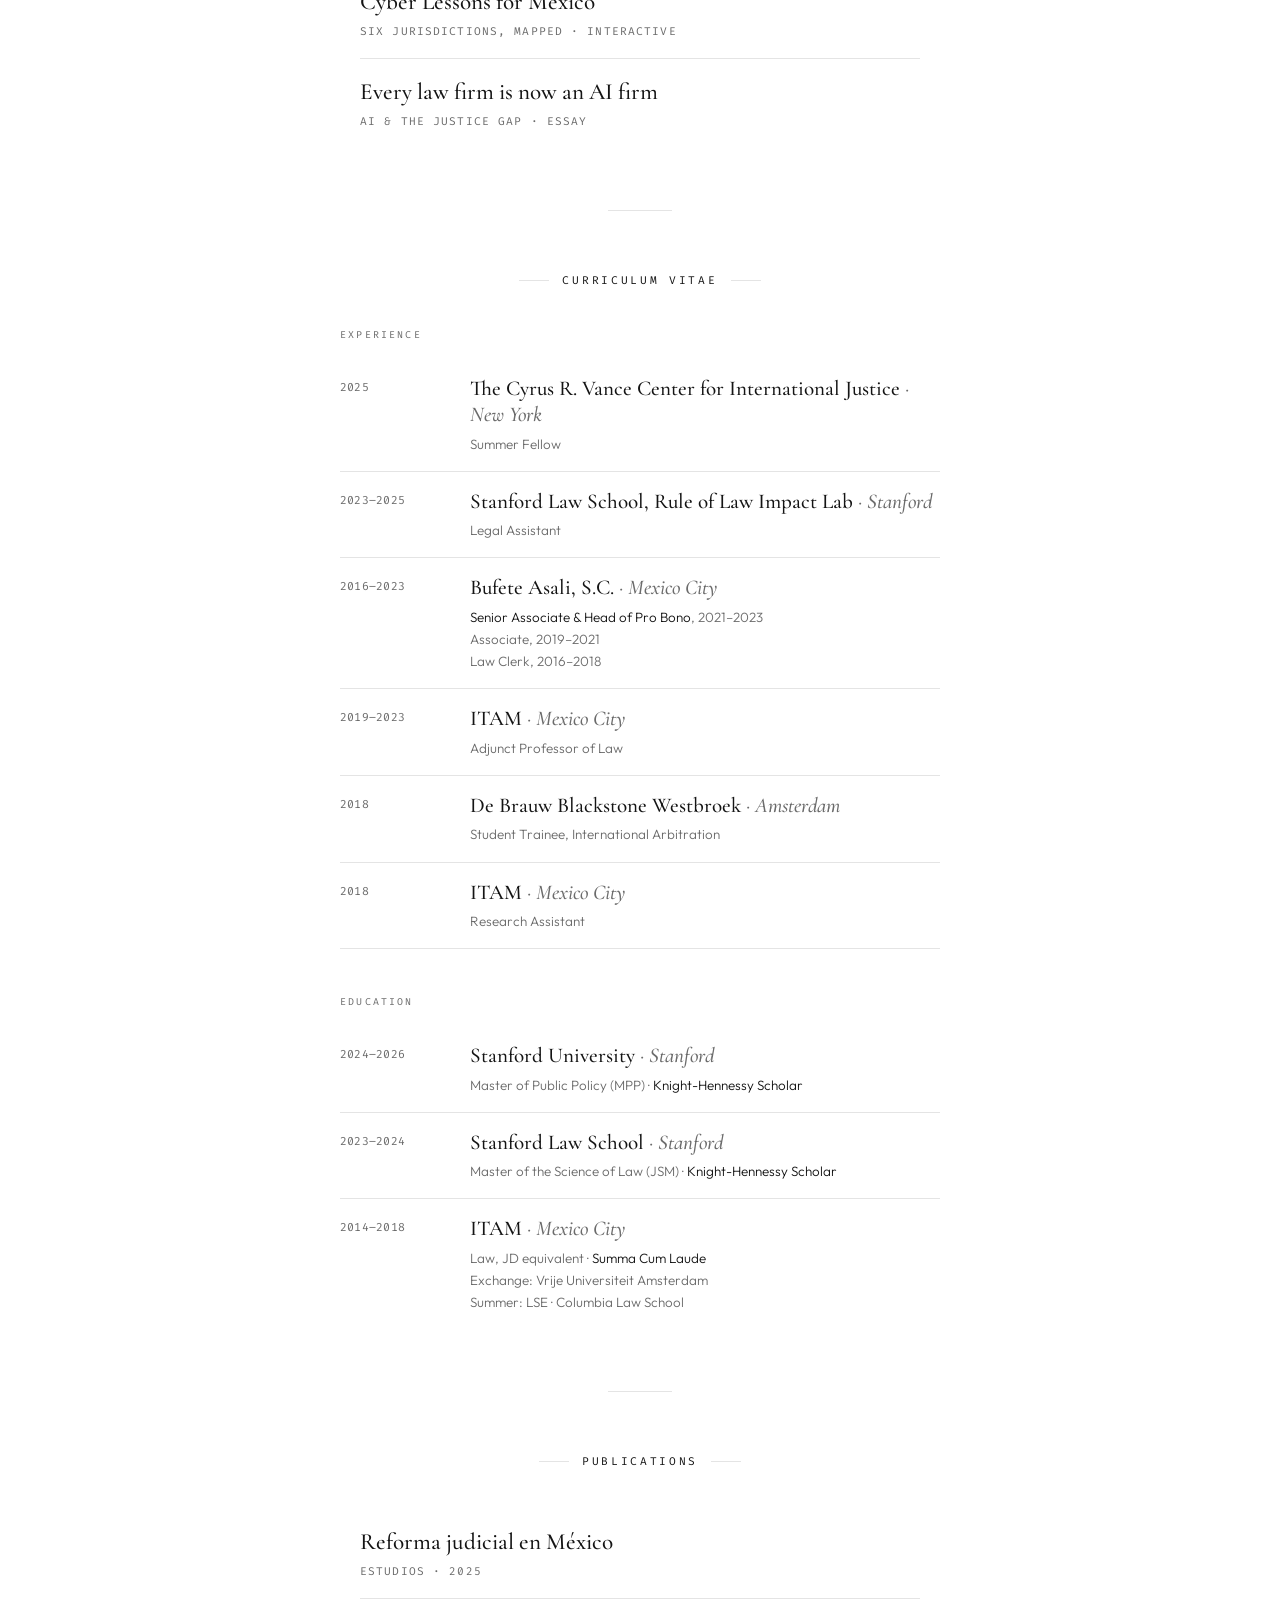
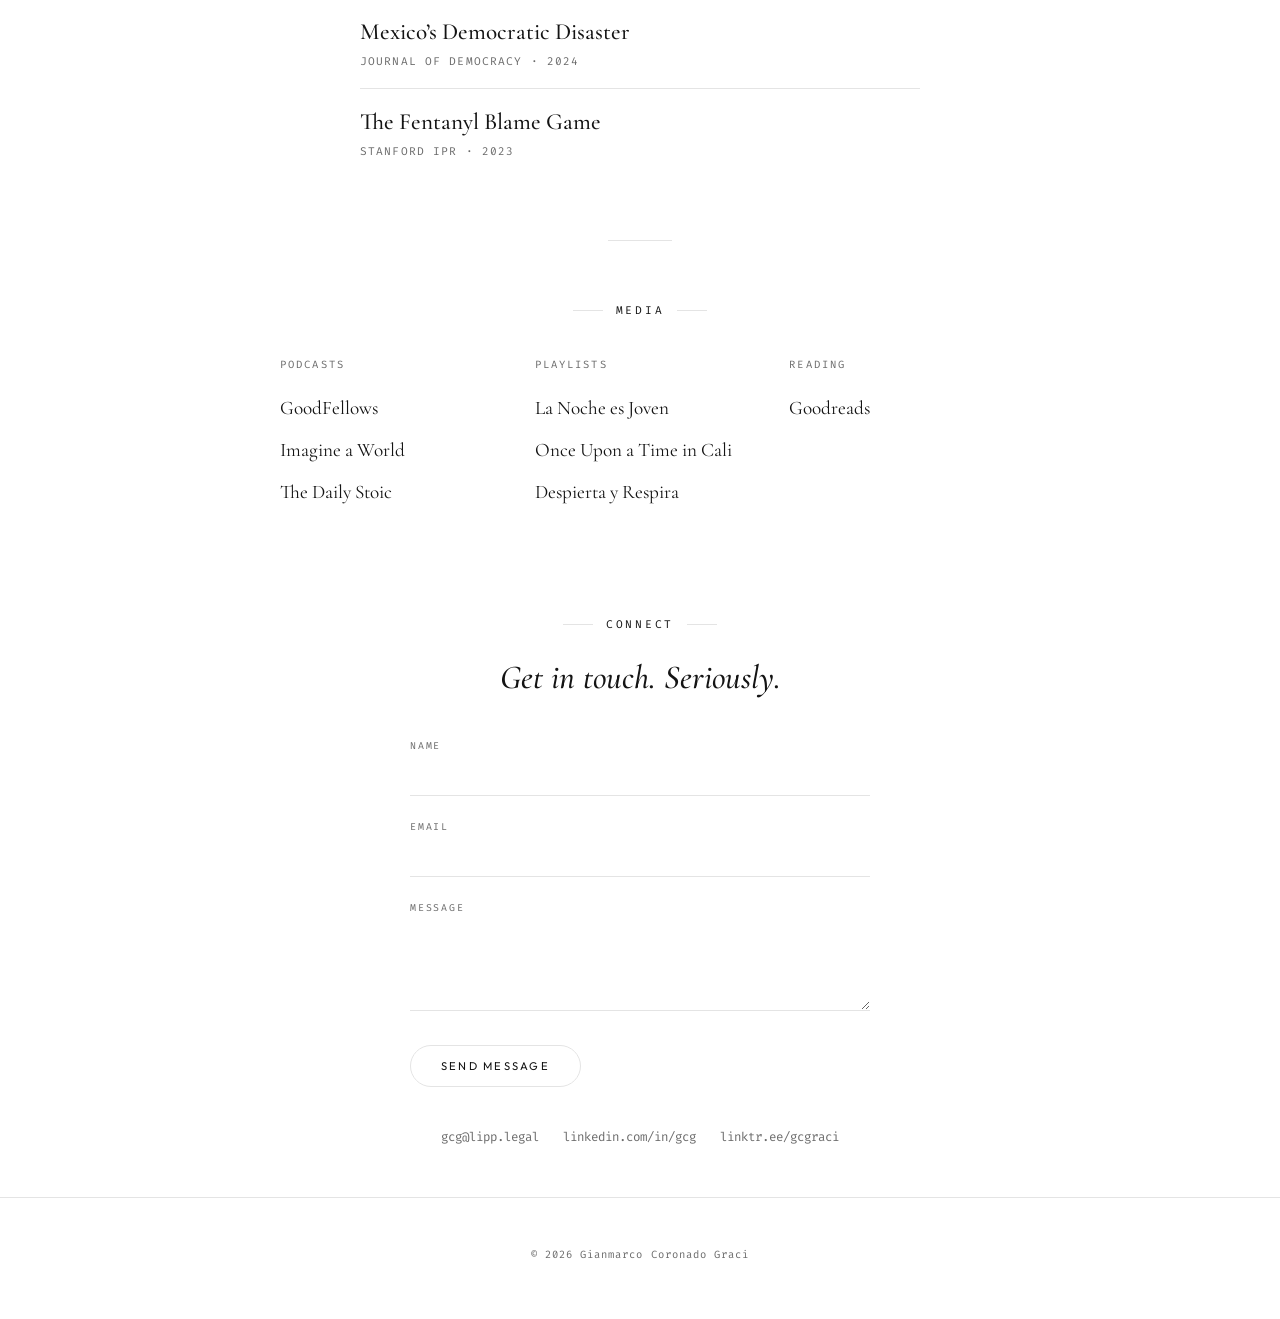
==== commit ebfe8b4e: "Wire ORCID + Google Scholar into homepage JSON-LD sameAs (entity linking) Co-Authored-By: Claude Opu" ====
--- a/index.html
+++ b/index.html
@@ -27,8 +27,7 @@
 <meta name="twitter:description" content="Mexican lawyer working on cybersecurity law and policy across Mexico and Latin America.">
 <meta name="twitter:image" content="https://gianmarco.cloud/og.png">
 <link rel="canonical" href="https://www.gianmarco.cloud/">
-<!-- TODO once created, add these to the Person "sameAs" array below:
-     Google Scholar, SSRN author page, ORCID, ResearchGate. -->
+<!-- ORCID + Google Scholar added to sameAs 2026-06-19. TODO: add SSRN author page + ResearchGate once created. -->
 <script type="application/ld+json">
 {
   "@context": "https://schema.org",
@@ -70,6 +69,8 @@
   ],
   "sameAs": [
     "https://www.linkedin.com/in/gcg",
+    "https://orcid.org/0009-0001-9845-6131",
+    "https://scholar.google.com/citations?user=denLRNYAAAAJ",
     "https://linktr.ee/gcgraci",
     "https://knight-hennessy.stanford.edu/people/gianmarco-coronado-graci"
   ]
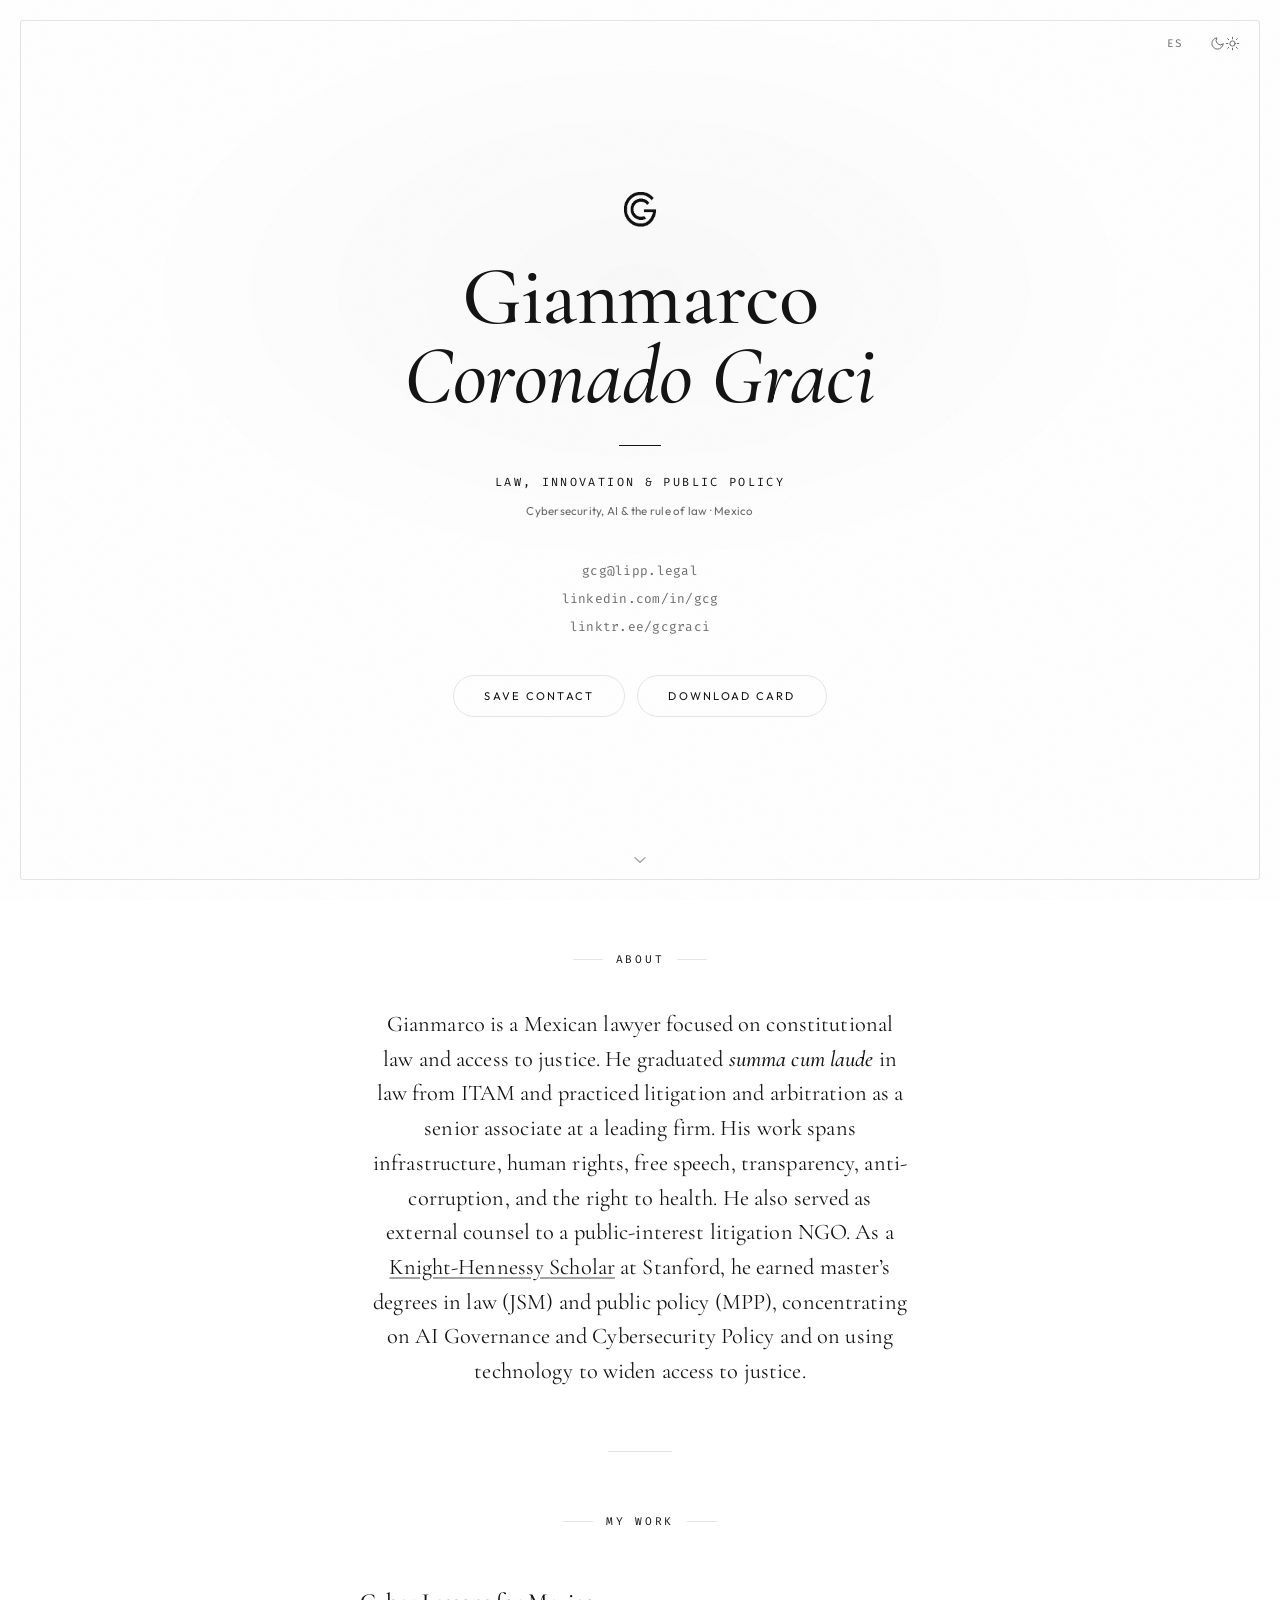
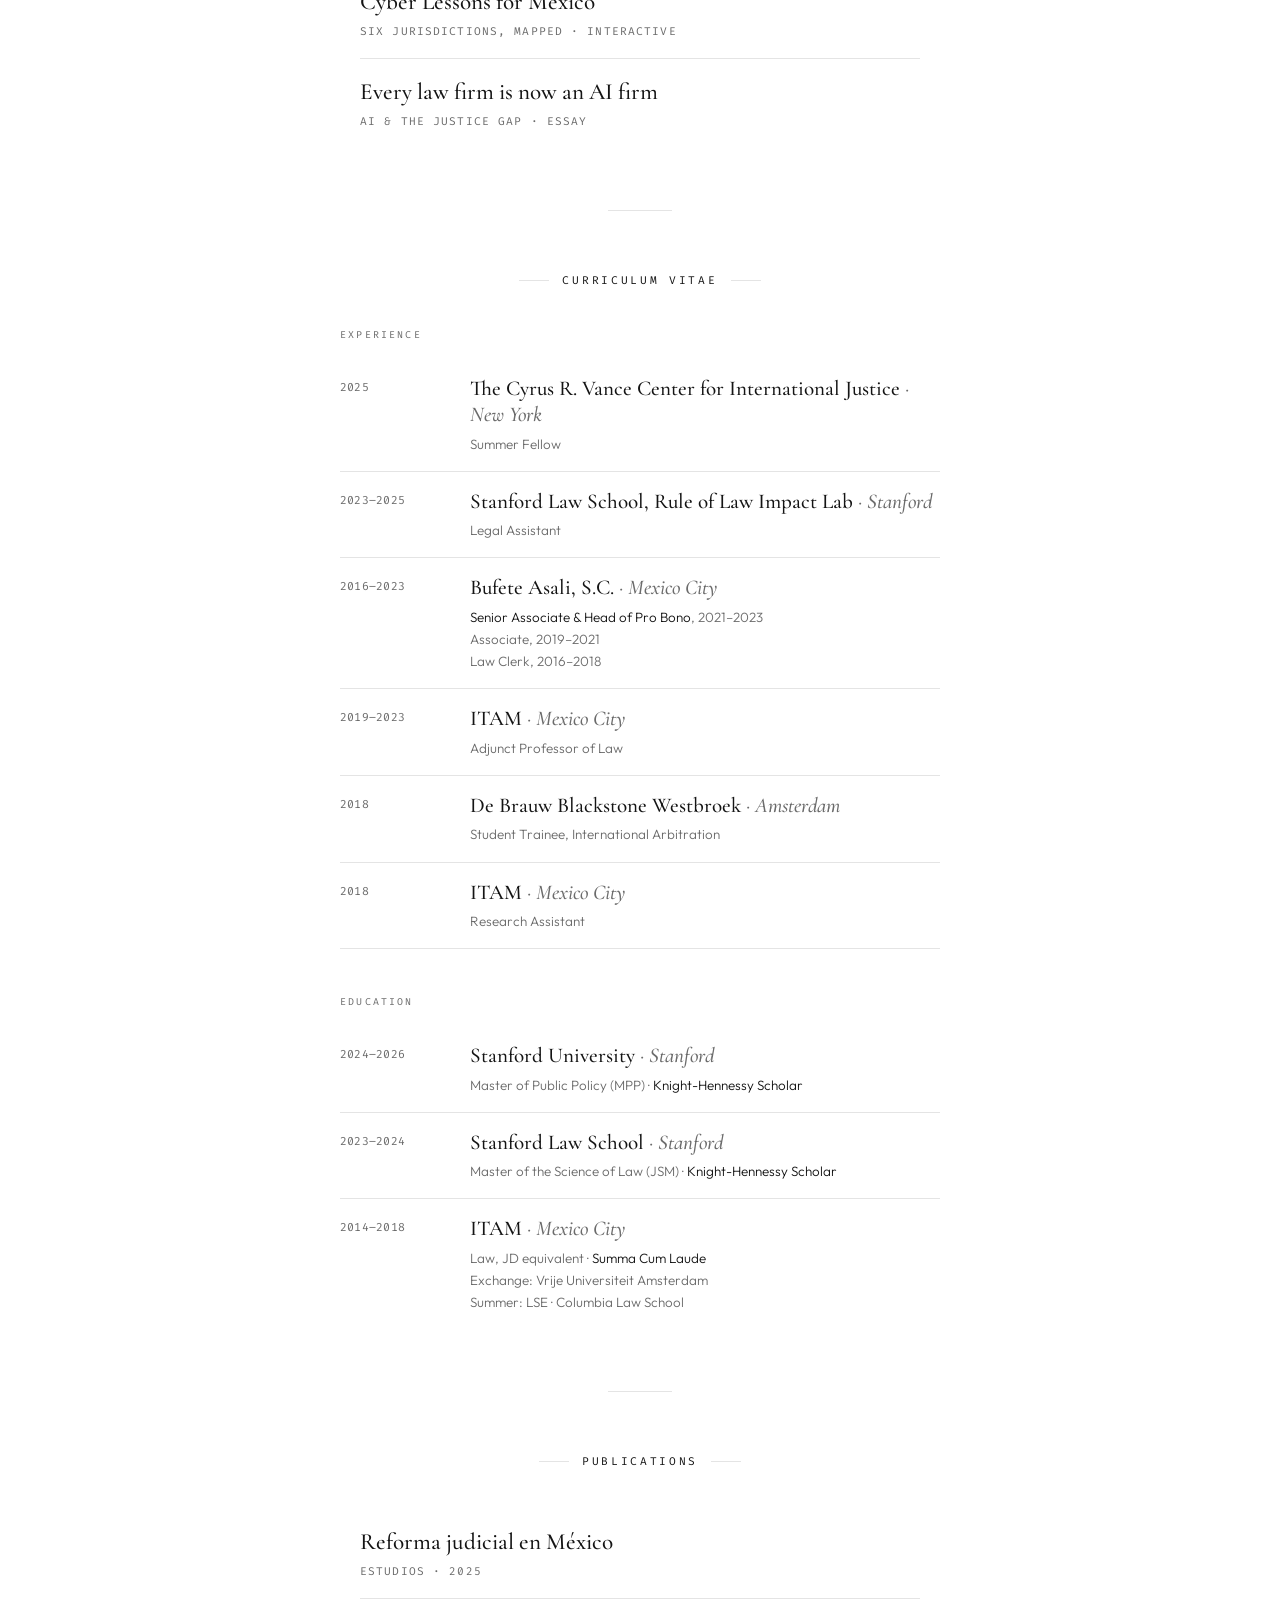
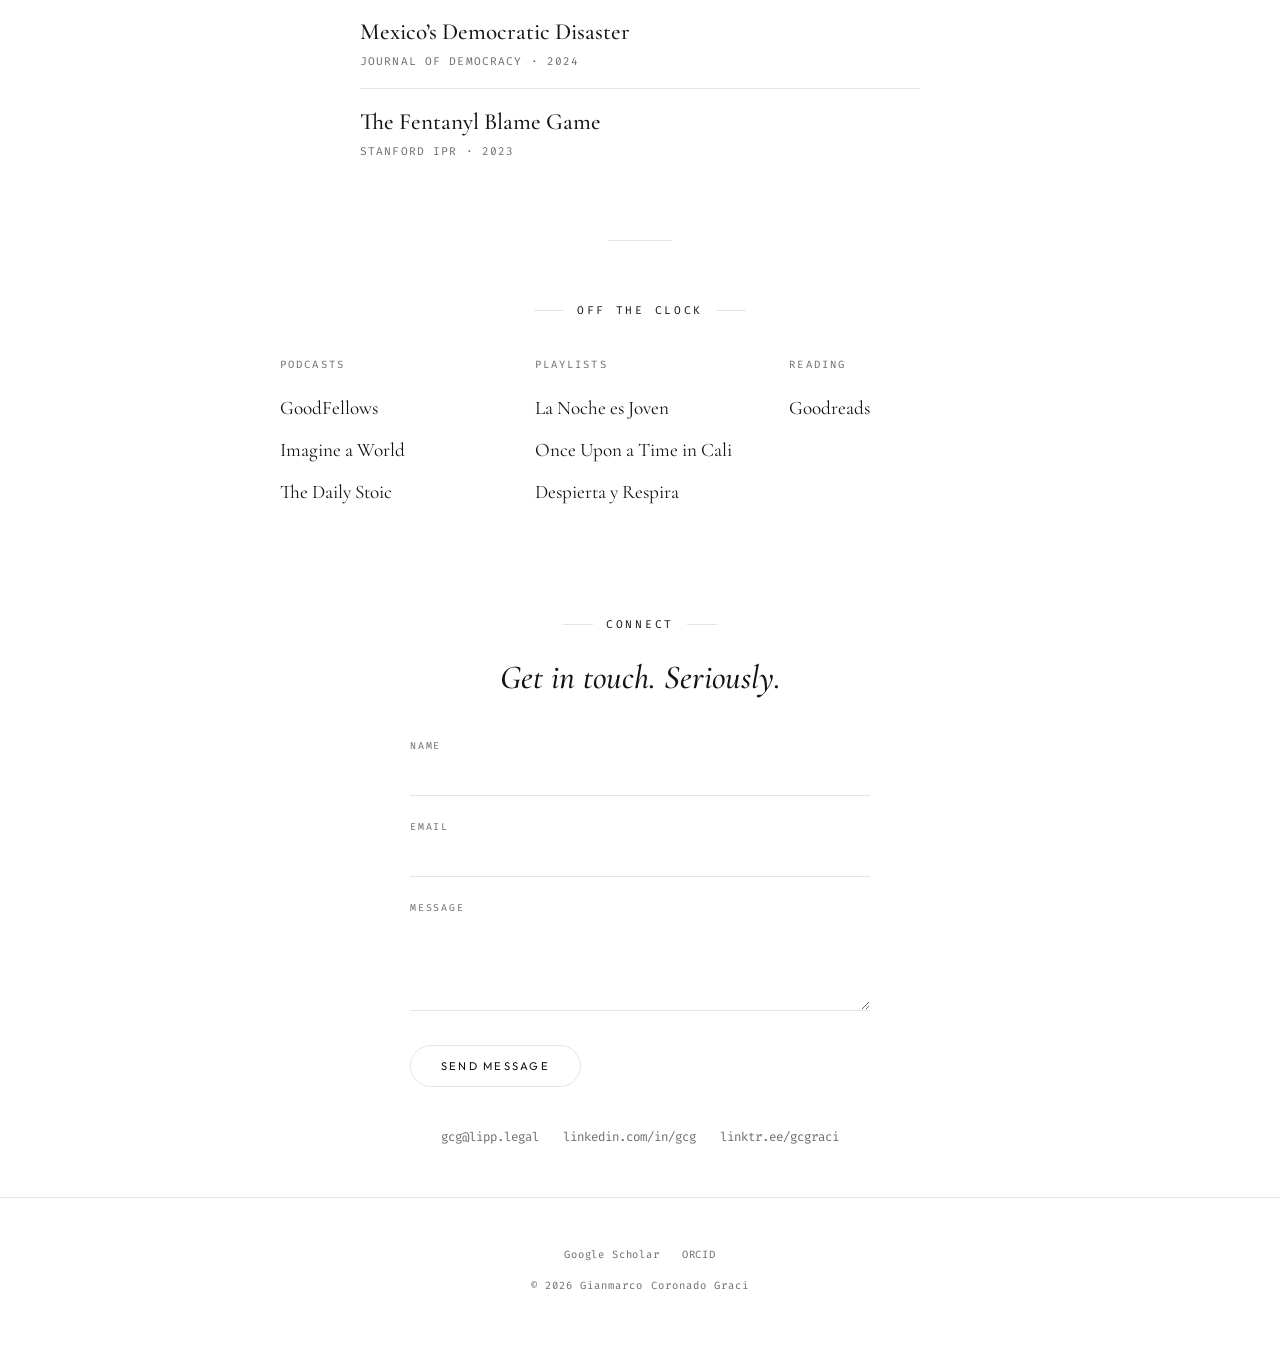
==== commit b5a82cdf: "Share cards + hero sub-line + a11y/perf polish - Add 5 custom per-page OG/Twitter share cards (home," ====
--- a/index.html
+++ b/index.html
@@ -17,15 +17,15 @@
 <meta property="og:type" content="website">
 <meta property="og:title" content="Gianmarco Coronado Graci — Law, Innovation &amp; Public Policy">
 <meta property="og:description" content="Mexican lawyer working on cybersecurity law and policy across Mexico and Latin America.">
-<meta property="og:url" content="https://gianmarco.cloud">
-<meta property="og:image" content="https://gianmarco.cloud/og.png">
+<meta property="og:url" content="https://www.gianmarco.cloud/">
+<meta property="og:image" content="https://www.gianmarco.cloud/assets/og-home.png">
 <meta property="og:image:width" content="1200">
 <meta property="og:image:height" content="630">
-<meta property="og:image:alt" content="Gianmarco Coronado Graci">
+<meta property="og:image:alt" content="Gianmarco Coronado Graci — Cybersecurity, AI &amp; the rule of law">
 <meta name="twitter:card" content="summary_large_image">
 <meta name="twitter:title" content="Gianmarco Coronado Graci — Law, Innovation &amp; Public Policy">
 <meta name="twitter:description" content="Mexican lawyer working on cybersecurity law and policy across Mexico and Latin America.">
-<meta name="twitter:image" content="https://gianmarco.cloud/og.png">
+<meta name="twitter:image" content="https://www.gianmarco.cloud/assets/og-home.png">
 <link rel="canonical" href="https://www.gianmarco.cloud/">
 <!-- ORCID + Google Scholar added to sameAs 2026-06-19. TODO: add SSRN author page + ResearchGate once created. -->
 <script type="application/ld+json">
@@ -208,6 +208,11 @@
     color:var(--text);animation:up .8s var(--tt) .56s both;
     max-width:380px;margin-left:auto;margin-right:auto;line-height:1.7;
   }
+  .role-sub{
+    font-family:var(--sans);font-size:.72rem;letter-spacing:.02em;text-transform:none;
+    color:var(--muted);max-width:330px;margin:10px auto 0;line-height:1.55;
+    animation:up .8s var(--tt) .64s both;
+  }
 
   .contacts{
     margin-top:42px;display:flex;flex-direction:column;gap:11px;align-items:center;
@@ -325,6 +330,9 @@
     position:relative;z-index:3;transition:border-color var(--tt);
   }
   .foot-copy{font-family:var(--mono);font-size:.66rem;letter-spacing:.1em;color:var(--muted)}
+  .foot-links{display:flex;gap:22px;justify-content:center;flex-wrap:wrap;margin-bottom:18px}
+  .foot-links a{font-family:var(--mono);font-size:.66rem;letter-spacing:.08em;color:var(--muted);text-decoration:none;transition:color var(--tt)}
+  .foot-links a:hover{color:var(--accent)}
 
   @keyframes up{from{opacity:0;transform:translateY(11px)}to{opacity:1;transform:translateY(0)}}
   @keyframes fadeIn{from{opacity:0}to{opacity:1}}
@@ -356,7 +364,7 @@
     @page{size:3.5in 2in;margin:0}
     html,body{background:#fff!important;margin:0;padding:0;width:3.5in;height:2in;overflow:hidden;-webkit-print-color-adjust:exact;print-color-adjust:exact}
     body::before,body::after{display:none!important}
-    .splash,.controls,.scroll-cue,.fleuron,.block,footer,.save,.frame{display:none!important}
+    .splash,.controls,.scroll-cue,.fleuron,.block,footer,.save,.frame,.role-sub{display:none!important}
     .hero{min-height:0!important;height:2in;padding:0!important;display:flex;align-items:center;justify-content:center}
     .card{max-width:none;padding:0}
     .card *{animation:none!important;opacity:1!important;transform:none!important}
@@ -396,6 +404,7 @@
       <h1 class="name"><span class="given">Gianmarco</span><span class="sur">Coronado Graci</span></h1>
       <div class="rule"></div>
       <p class="role" data-en="Law, Innovation &amp; Public Policy" data-es="Derecho, Innovaci&oacute;n &amp; Pol&iacute;ticas P&uacute;blicas">Law, Innovation &amp; Public Policy</p>
+      <p class="role-sub" data-en="Cybersecurity, AI &amp; the rule of law &middot; Mexico" data-es="Ciberseguridad, IA y Estado de derecho &middot; M&eacute;xico">Cybersecurity, AI &amp; the rule of law &middot; Mexico</p>
       <div class="contacts">
         <a href="mailto:gcg@lipp.legal">gcg@lipp.legal</a>
         <a href="https://www.linkedin.com/in/gcg" target="_blank" rel="noopener noreferrer">linkedin.com/in/gcg</a>
@@ -538,7 +547,7 @@
   <div class="fleuron reveal" aria-hidden="true"></div>
 
   <section class="block reveal">
-    <p class="sec-label" data-en="Media" data-es="Medios">Media</p>
+    <p class="sec-label" data-en="Off the clock" data-es="Fuera de la oficina">Off the clock</p>
     <div class="listen">
       <div class="col">
         <p class="col-label" data-en="Podcasts" data-es="Podcasts">Podcasts</p>
@@ -591,6 +600,10 @@
   </section>
 
   <footer class="reveal">
+    <div class="foot-links">
+      <a href="https://scholar.google.com/citations?user=denLRNYAAAAJ" target="_blank" rel="noopener noreferrer">Google Scholar</a>
+      <a href="https://orcid.org/0009-0001-9845-6131" target="_blank" rel="noopener noreferrer">ORCID</a>
+    </div>
     <p class="foot-copy">&copy; <span id="yr">2026</span> Gianmarco Coronado Graci</p>
   </footer>
 
@@ -684,7 +697,7 @@
 
   // download the calling card as an image
   function downloadCard(){
-    var uri = "[data-uri]";
+    var uri = "/assets/contact-card.png";
     var a=document.createElement('a'); a.href=uri; a.download='Gianmarco Coronado Graci card.png';
     document.body.appendChild(a); a.click(); a.remove();
   }
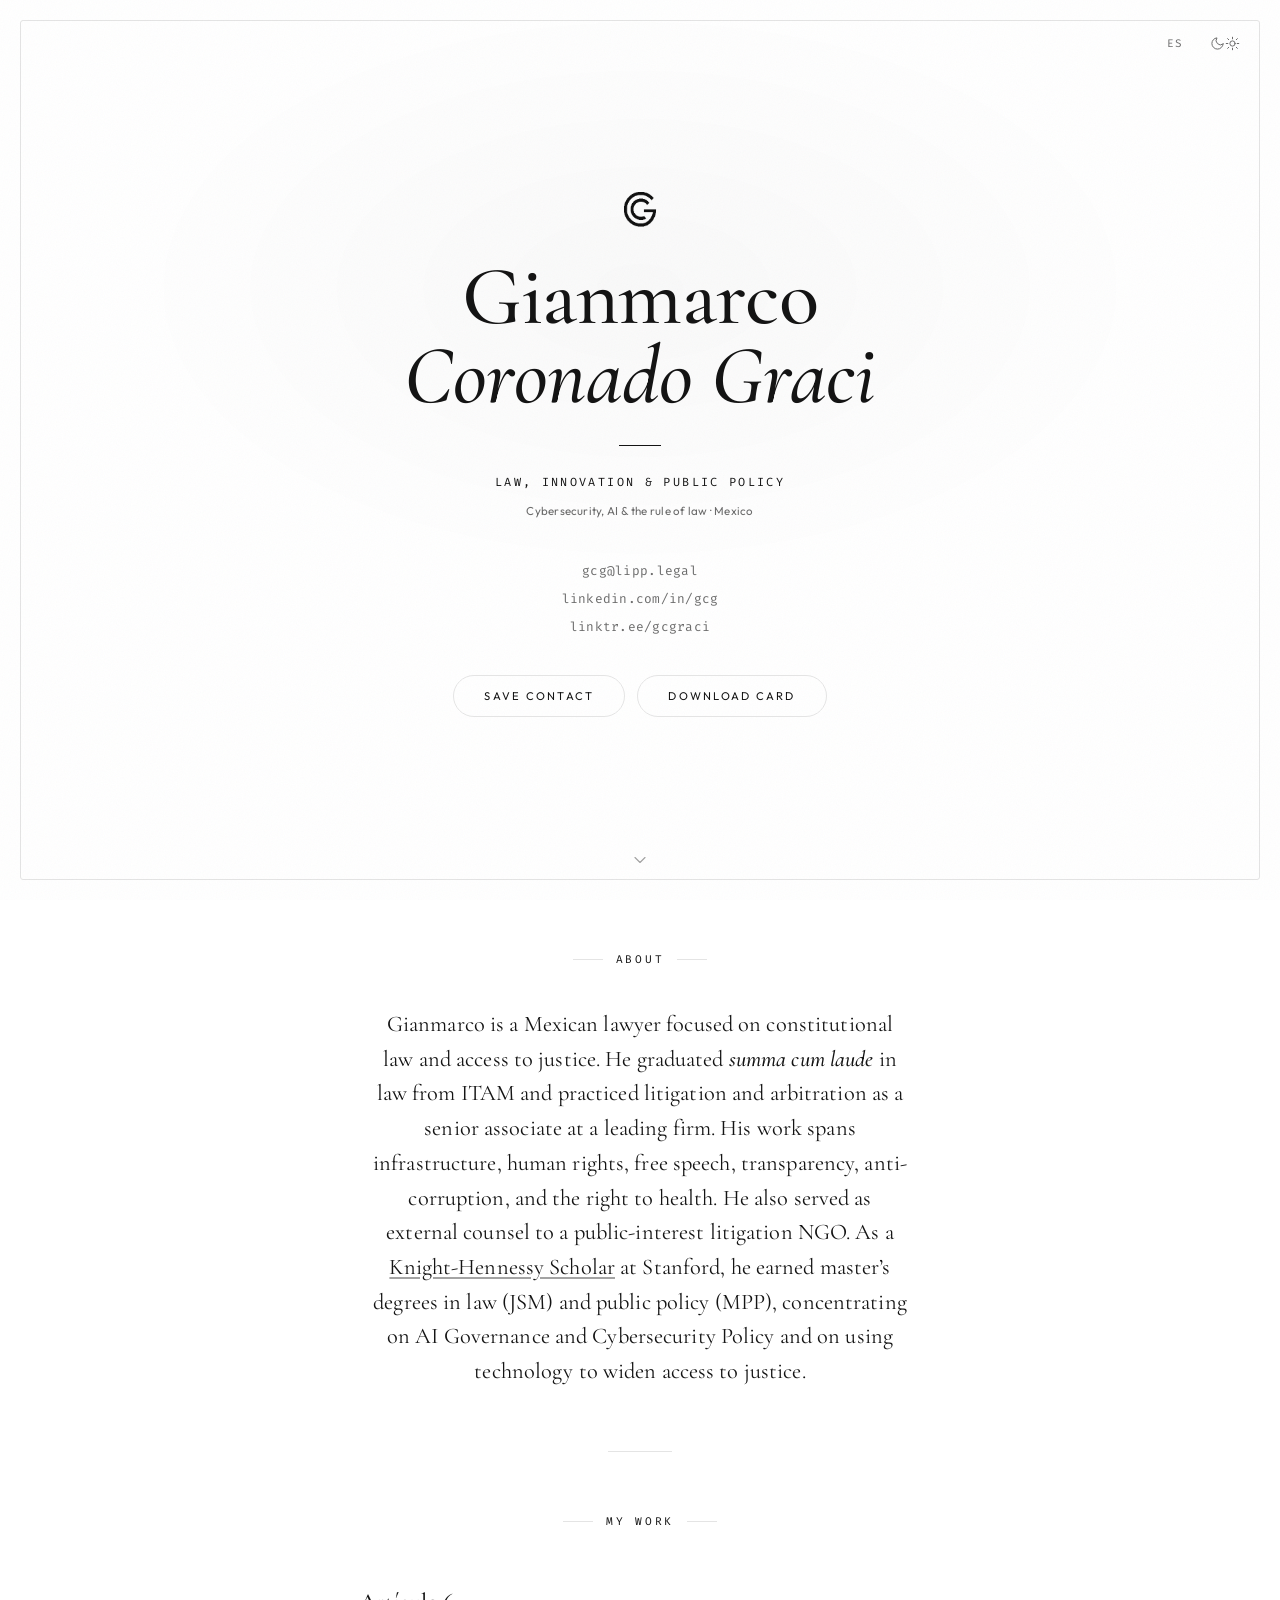
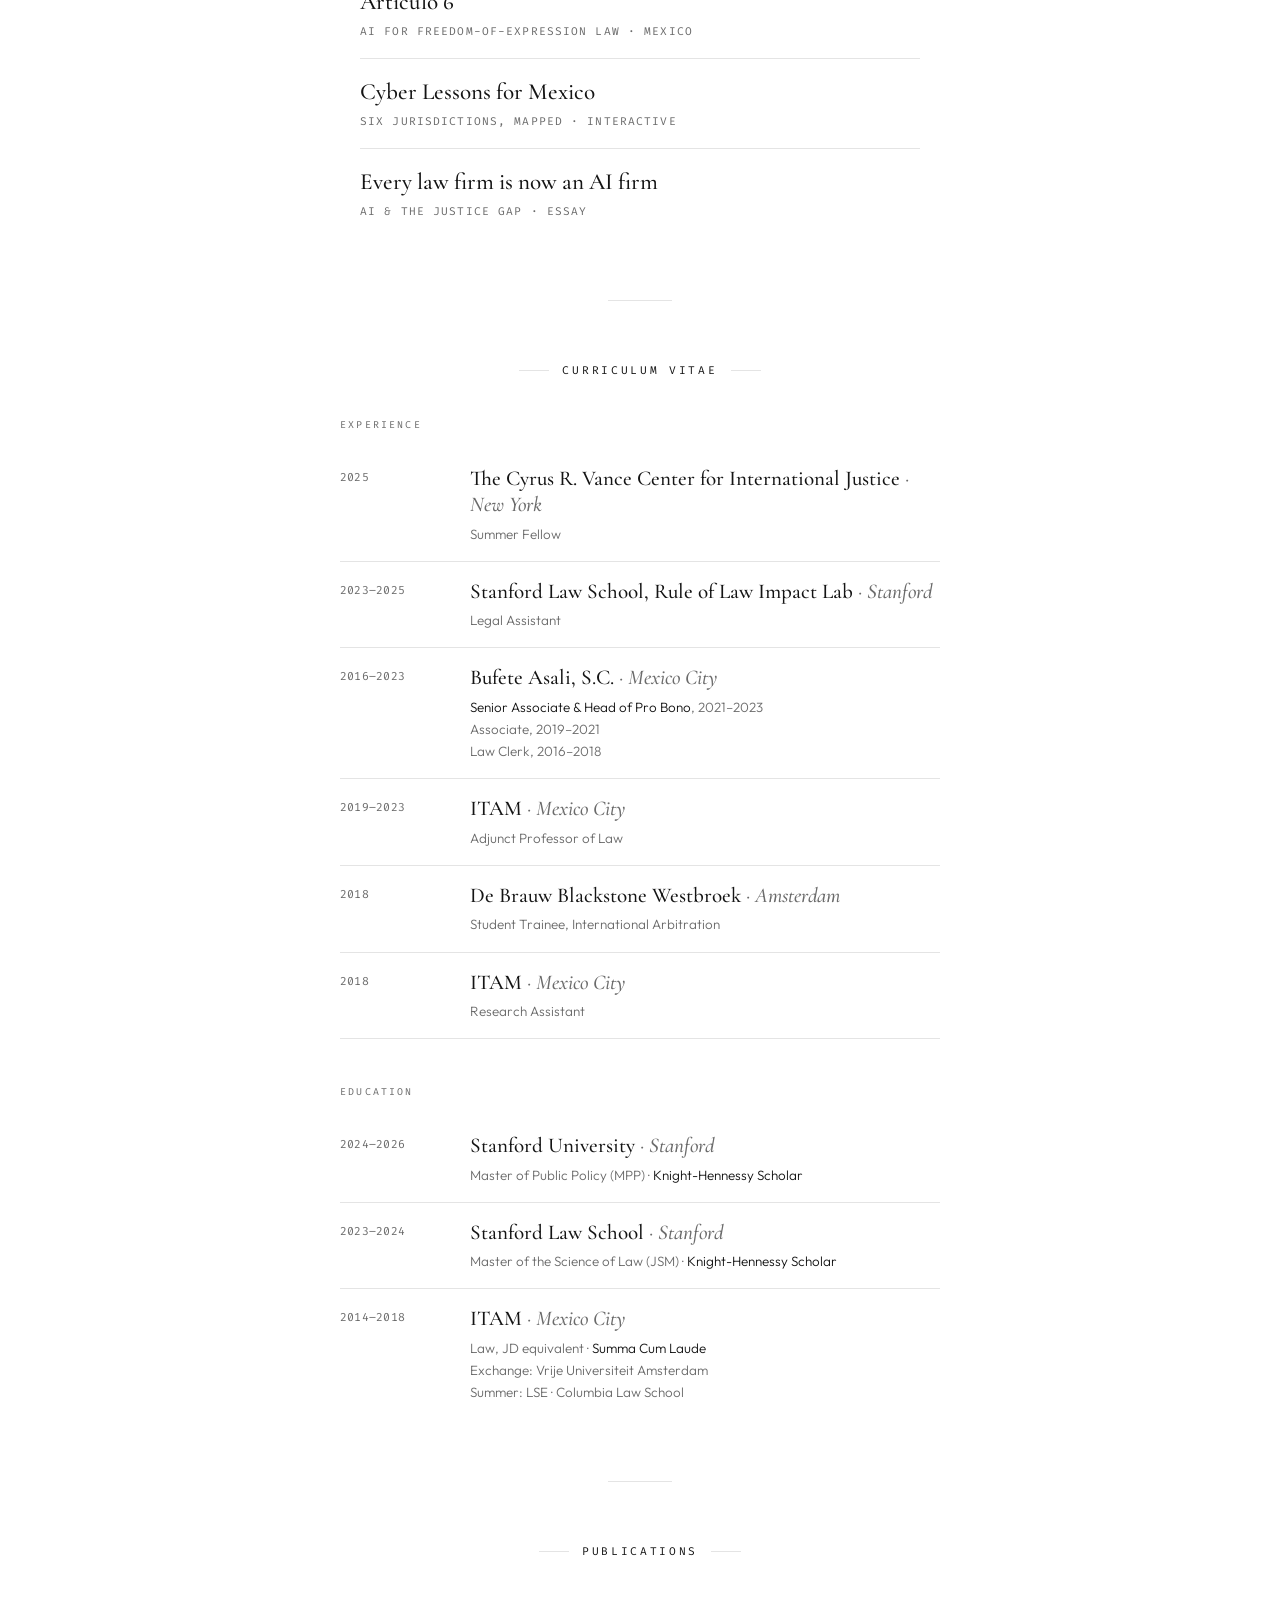
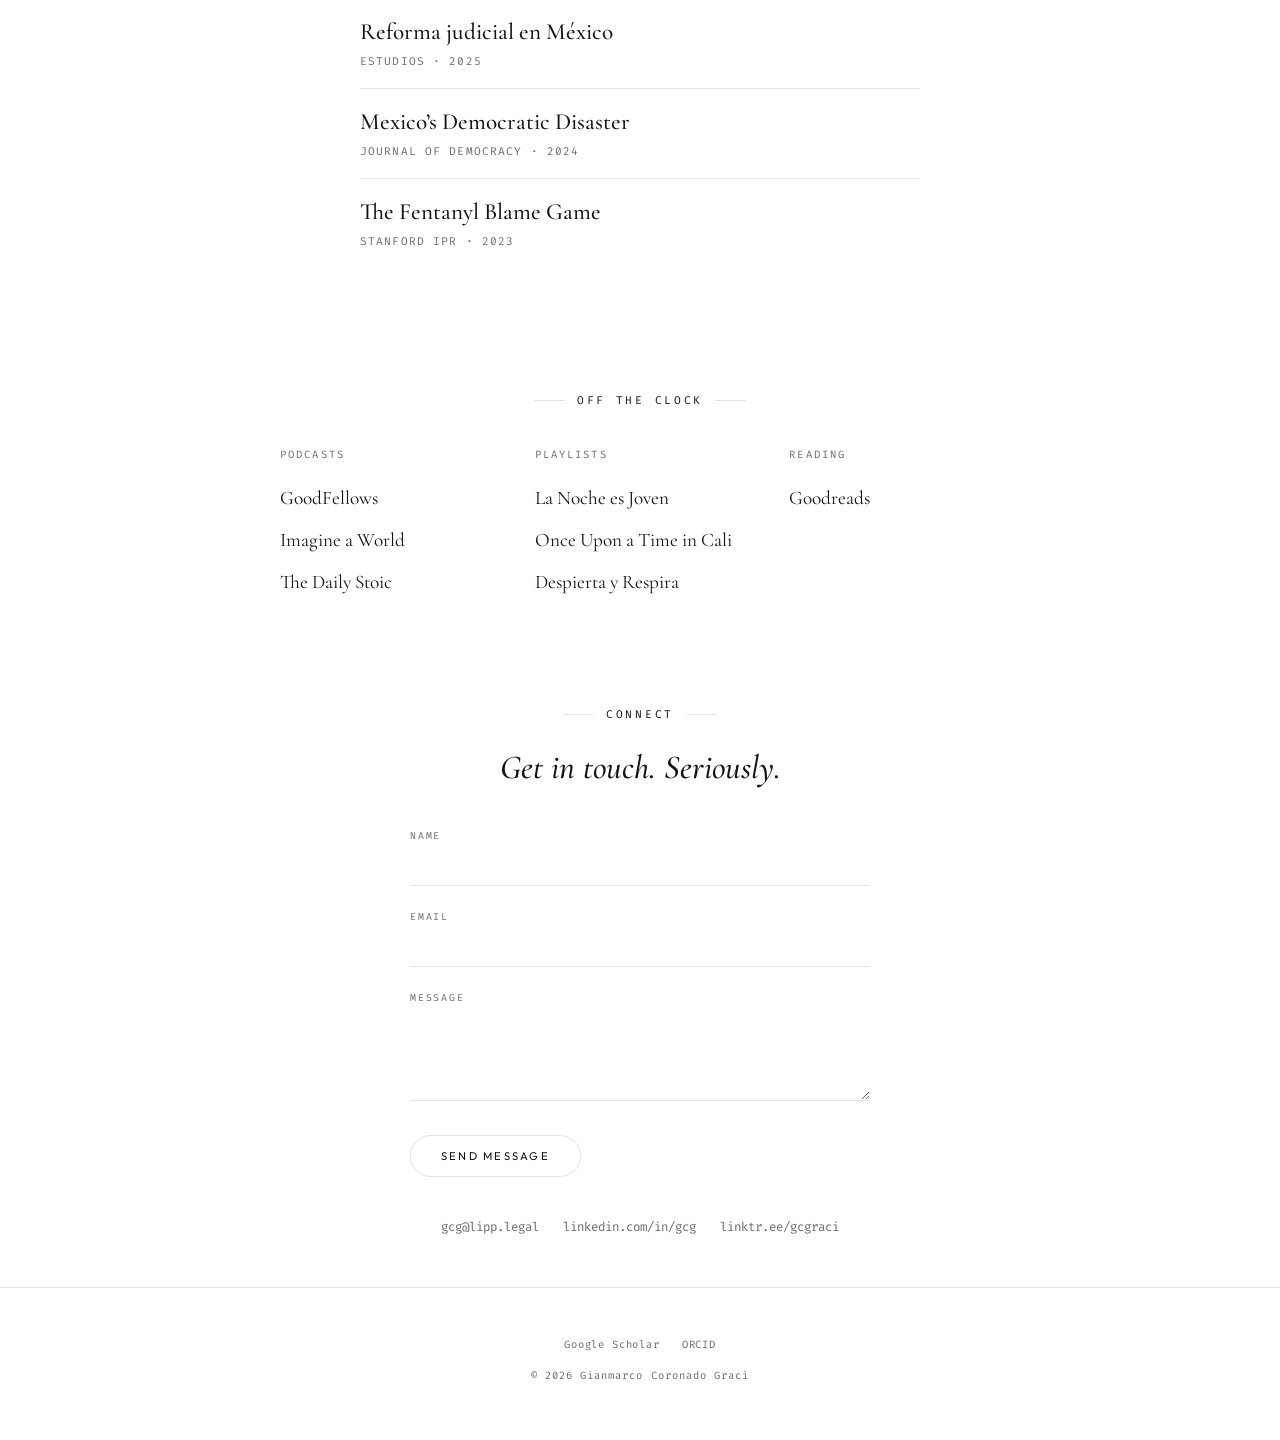
==== commit 1467b68d: "Add Artículo 6 intro page (bilingual) + share cards; lead My work - New /articulo6/ + /es/articulo6/" ====
--- a/index.html
+++ b/index.html
@@ -430,6 +430,10 @@
   <section class="block reveal">
     <p class="sec-label" data-en="My work" data-es="Mi trabajo">My work</p>
     <div class="pubs">
+      <a class="pub" href="/articulo6/">
+        <span class="pub-body"><span class="pub-title" data-en="Art&iacute;culo 6" data-es="Art&iacute;culo 6">Art&iacute;culo 6</span><span class="pub-meta" data-en="AI for freedom-of-expression law &middot; Mexico" data-es="IA sobre libertad de expresi&oacute;n &middot; M&eacute;xico">AI for freedom-of-expression law &middot; Mexico</span></span>
+        <span class="pub-arrow"><svg viewBox="0 0 24 24" fill="none" stroke="currentColor" stroke-width="1.8" stroke-linecap="round" stroke-linejoin="round"><path d="M5 12h14M13 6l6 6-6 6"/></svg></span>
+      </a>
       <a class="pub" href="/cyber/">
         <span class="pub-body"><span class="pub-title" data-en="Cyber Lessons for Mexico" data-es="Lecciones cibern&eacute;ticas para M&eacute;xico">Cyber Lessons for Mexico</span><span class="pub-meta" data-en="Six jurisdictions, mapped &middot; interactive" data-es="Seis jurisdicciones &middot; interactivo">Six jurisdictions, mapped &middot; interactive</span></span>
         <span class="pub-arrow"><svg viewBox="0 0 24 24" fill="none" stroke="currentColor" stroke-width="1.8" stroke-linecap="round" stroke-linejoin="round"><path d="M5 12h14M13 6l6 6-6 6"/></svg></span>
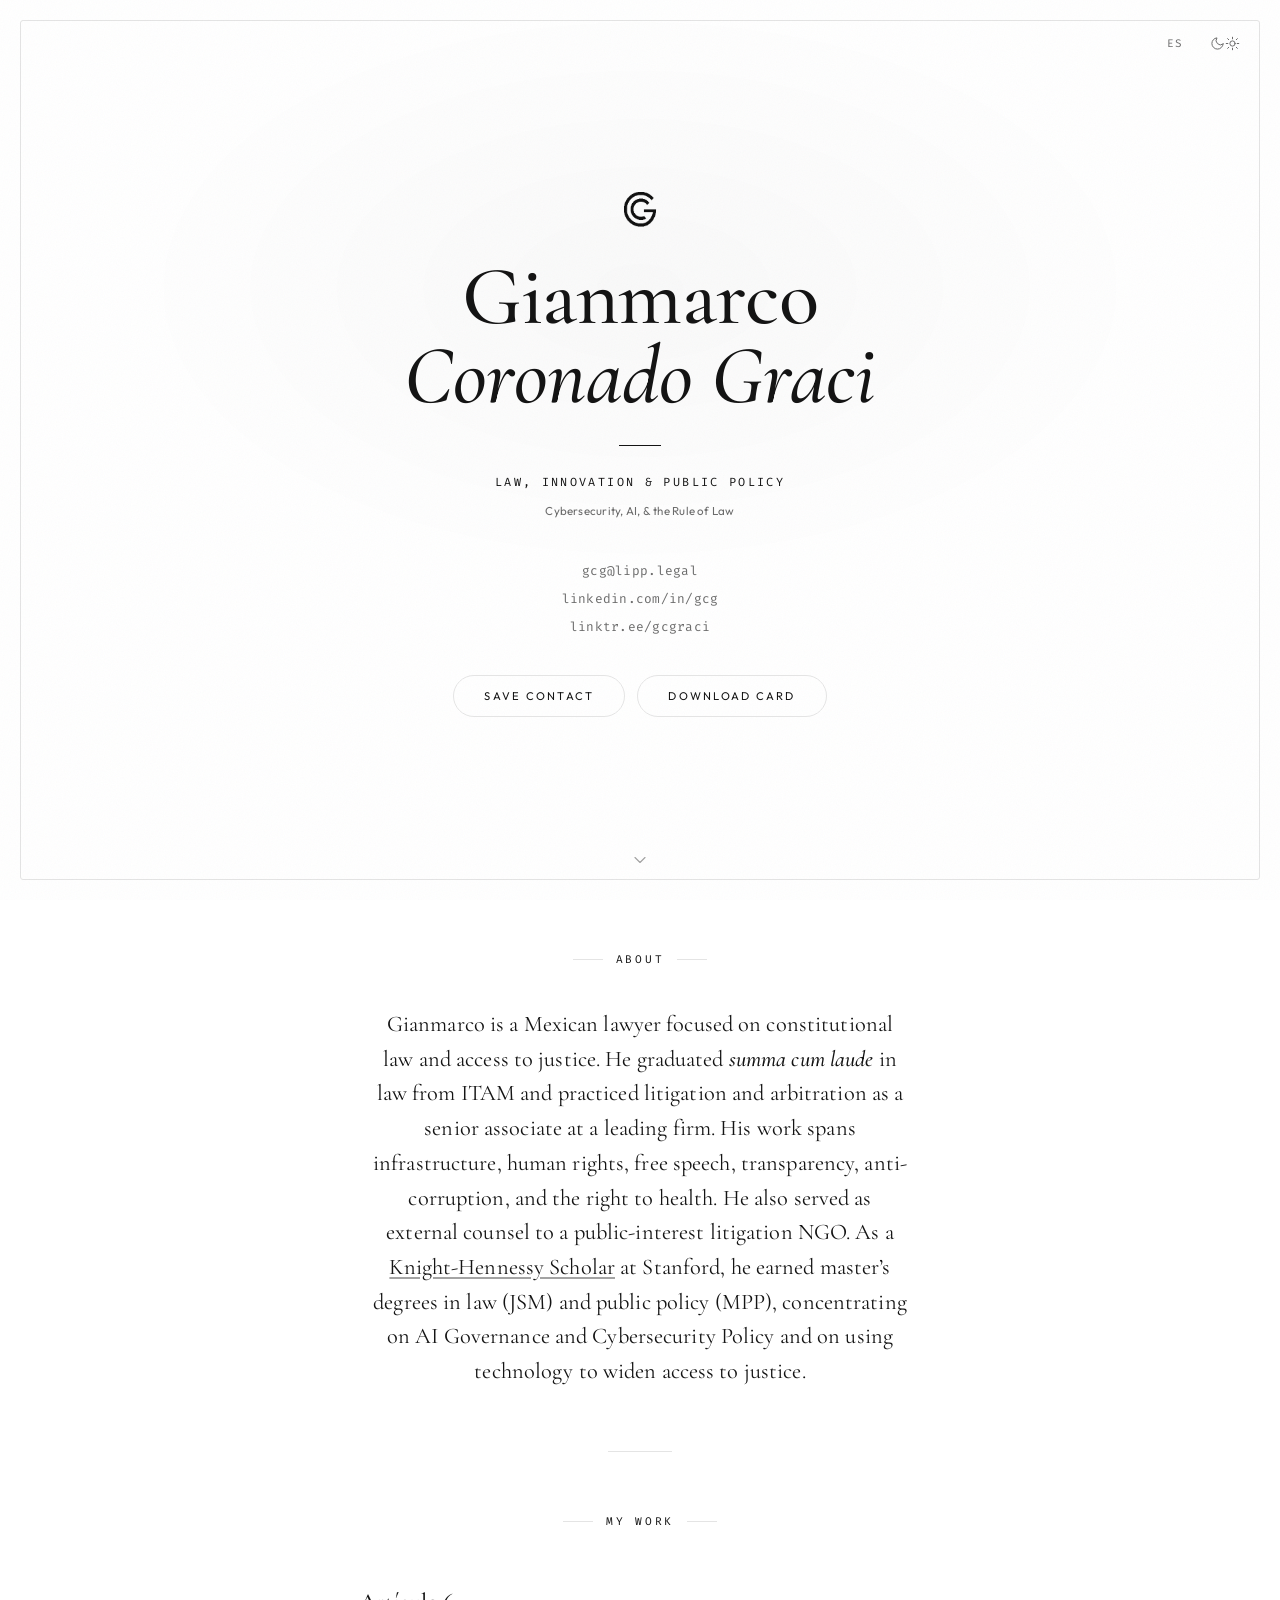
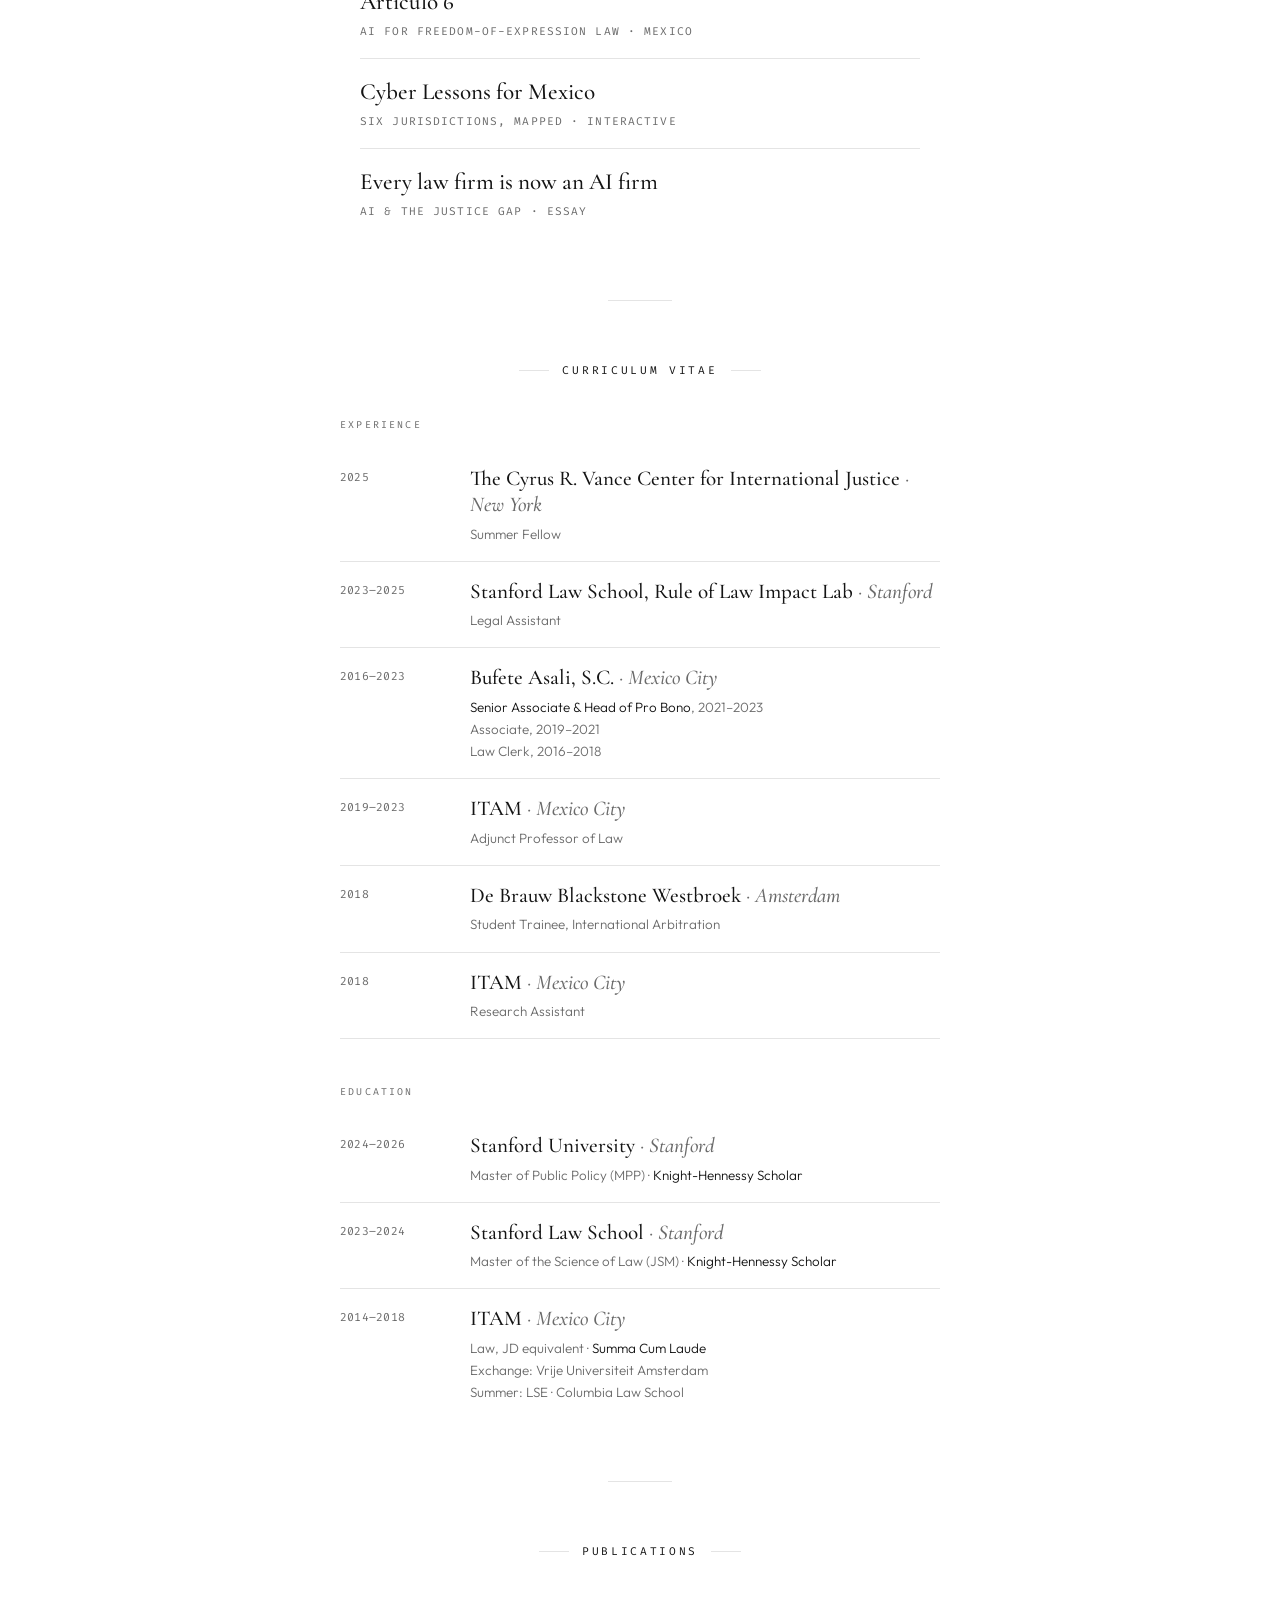
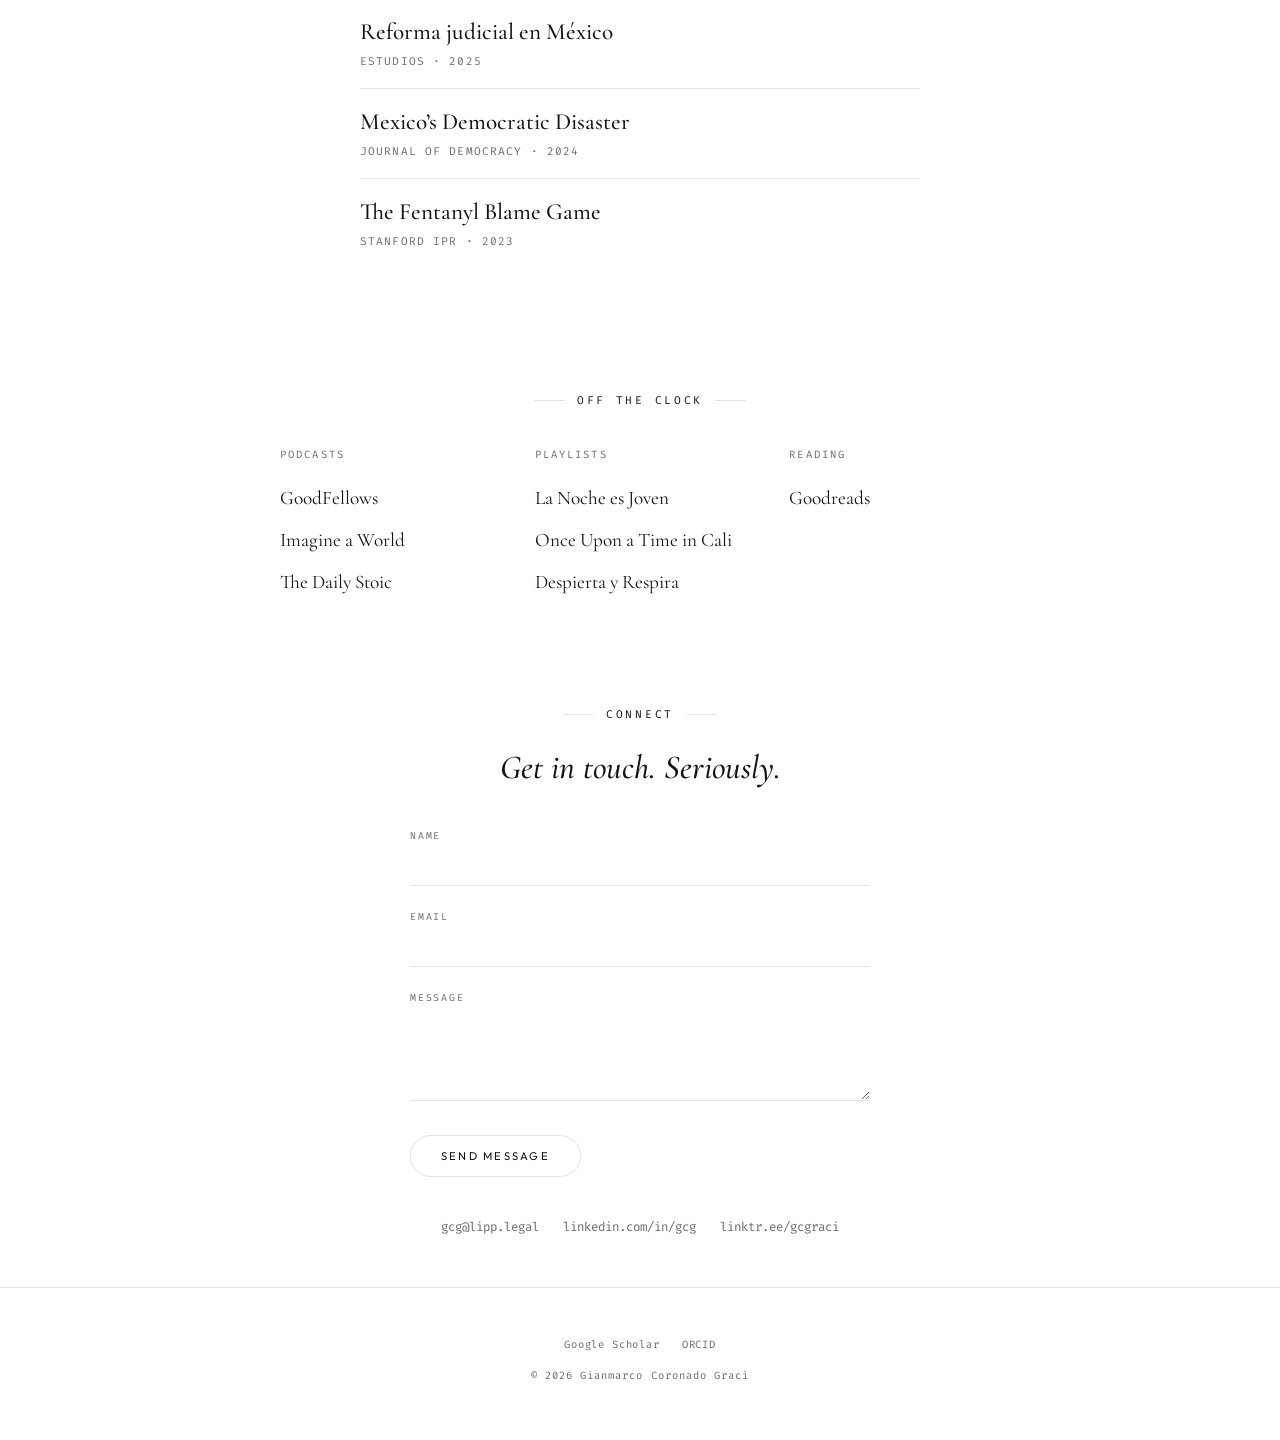
==== commit eb53a2a7: "Tweak hero sub-line copy; regenerate homepage share card "Cybersecurity, AI & the rule of law · Mexi" ====
--- a/index.html
+++ b/index.html
@@ -21,7 +21,7 @@
 <meta property="og:image" content="https://www.gianmarco.cloud/assets/og-home.png">
 <meta property="og:image:width" content="1200">
 <meta property="og:image:height" content="630">
-<meta property="og:image:alt" content="Gianmarco Coronado Graci — Cybersecurity, AI &amp; the rule of law">
+<meta property="og:image:alt" content="Gianmarco Coronado Graci — Cybersecurity, AI, &amp; the Rule of Law">
 <meta name="twitter:card" content="summary_large_image">
 <meta name="twitter:title" content="Gianmarco Coronado Graci — Law, Innovation &amp; Public Policy">
 <meta name="twitter:description" content="Mexican lawyer working on cybersecurity law and policy across Mexico and Latin America.">
@@ -404,7 +404,7 @@
       <h1 class="name"><span class="given">Gianmarco</span><span class="sur">Coronado Graci</span></h1>
       <div class="rule"></div>
       <p class="role" data-en="Law, Innovation &amp; Public Policy" data-es="Derecho, Innovaci&oacute;n &amp; Pol&iacute;ticas P&uacute;blicas">Law, Innovation &amp; Public Policy</p>
-      <p class="role-sub" data-en="Cybersecurity, AI &amp; the rule of law &middot; Mexico" data-es="Ciberseguridad, IA y Estado de derecho &middot; M&eacute;xico">Cybersecurity, AI &amp; the rule of law &middot; Mexico</p>
+      <p class="role-sub" data-en="Cybersecurity, AI, &amp; the Rule of Law" data-es="Ciberseguridad, IA y Estado de derecho &middot; M&eacute;xico">Cybersecurity, AI, &amp; the Rule of Law</p>
       <div class="contacts">
         <a href="mailto:gcg@lipp.legal">gcg@lipp.legal</a>
         <a href="https://www.linkedin.com/in/gcg" target="_blank" rel="noopener noreferrer">linkedin.com/in/gcg</a>
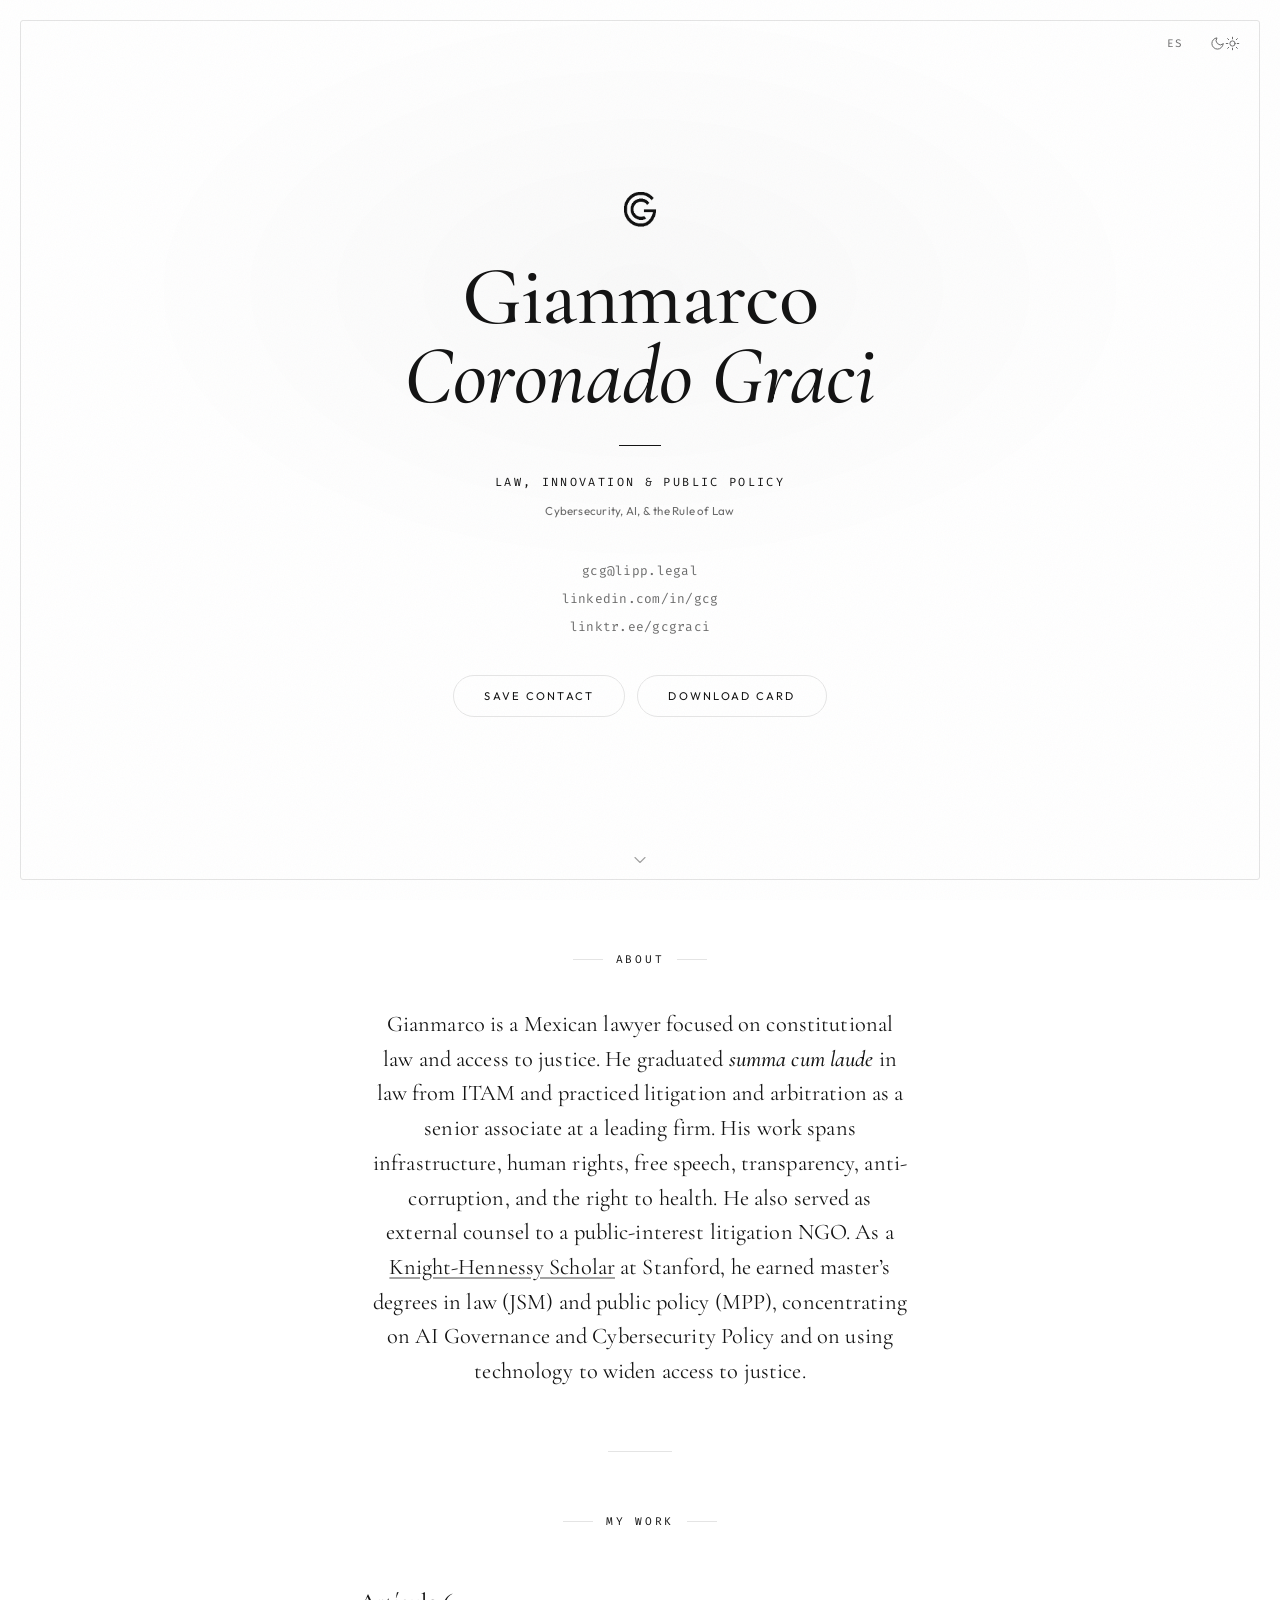
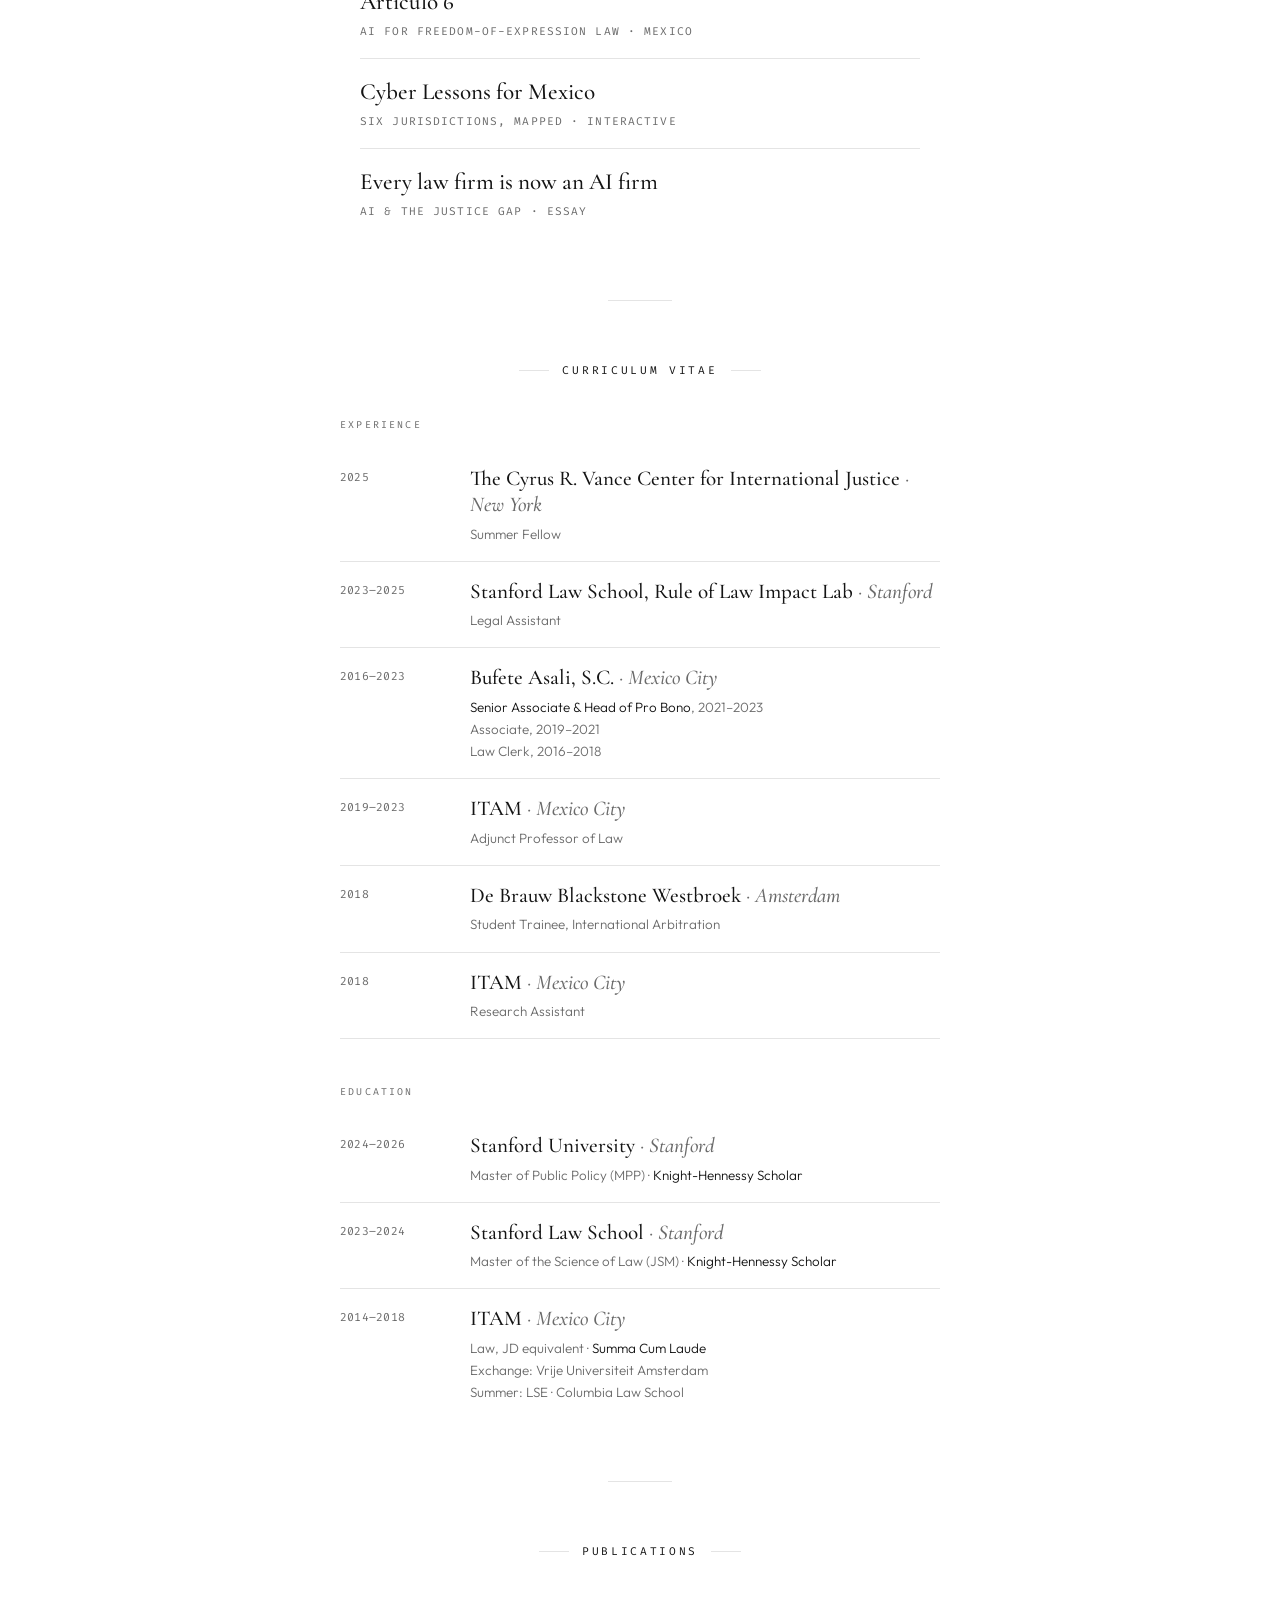
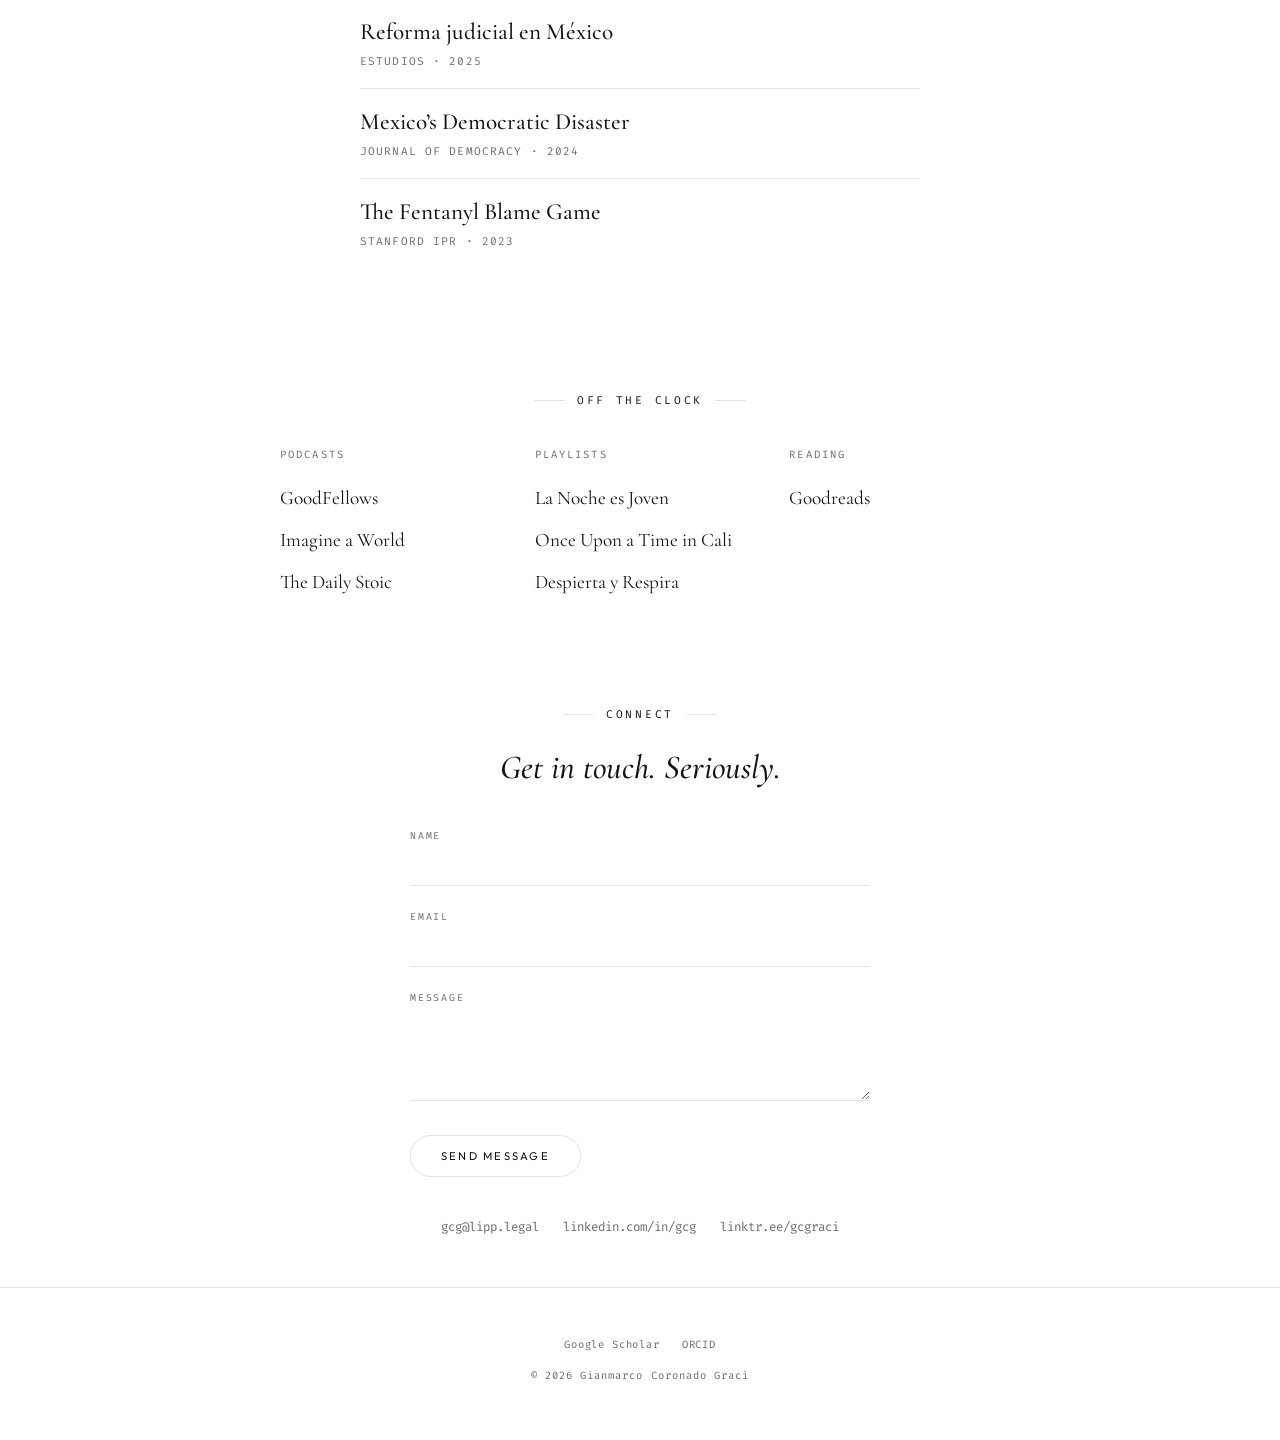
==== commit de50dd25: "Tweak Spanish hero sub-line to match the English revision Co-Authored-By: Claude Sonnet 5 <noreply@a" ====
--- a/index.html
+++ b/index.html
@@ -404,7 +404,7 @@
       <h1 class="name"><span class="given">Gianmarco</span><span class="sur">Coronado Graci</span></h1>
       <div class="rule"></div>
       <p class="role" data-en="Law, Innovation &amp; Public Policy" data-es="Derecho, Innovaci&oacute;n &amp; Pol&iacute;ticas P&uacute;blicas">Law, Innovation &amp; Public Policy</p>
-      <p class="role-sub" data-en="Cybersecurity, AI, &amp; the Rule of Law" data-es="Ciberseguridad, IA y Estado de derecho &middot; M&eacute;xico">Cybersecurity, AI, &amp; the Rule of Law</p>
+      <p class="role-sub" data-en="Cybersecurity, AI, &amp; the Rule of Law" data-es="Ciberseguridad, IA y Estado de Derecho">Cybersecurity, AI, &amp; the Rule of Law</p>
       <div class="contacts">
         <a href="mailto:gcg@lipp.legal">gcg@lipp.legal</a>
         <a href="https://www.linkedin.com/in/gcg" target="_blank" rel="noopener noreferrer">linkedin.com/in/gcg</a>
